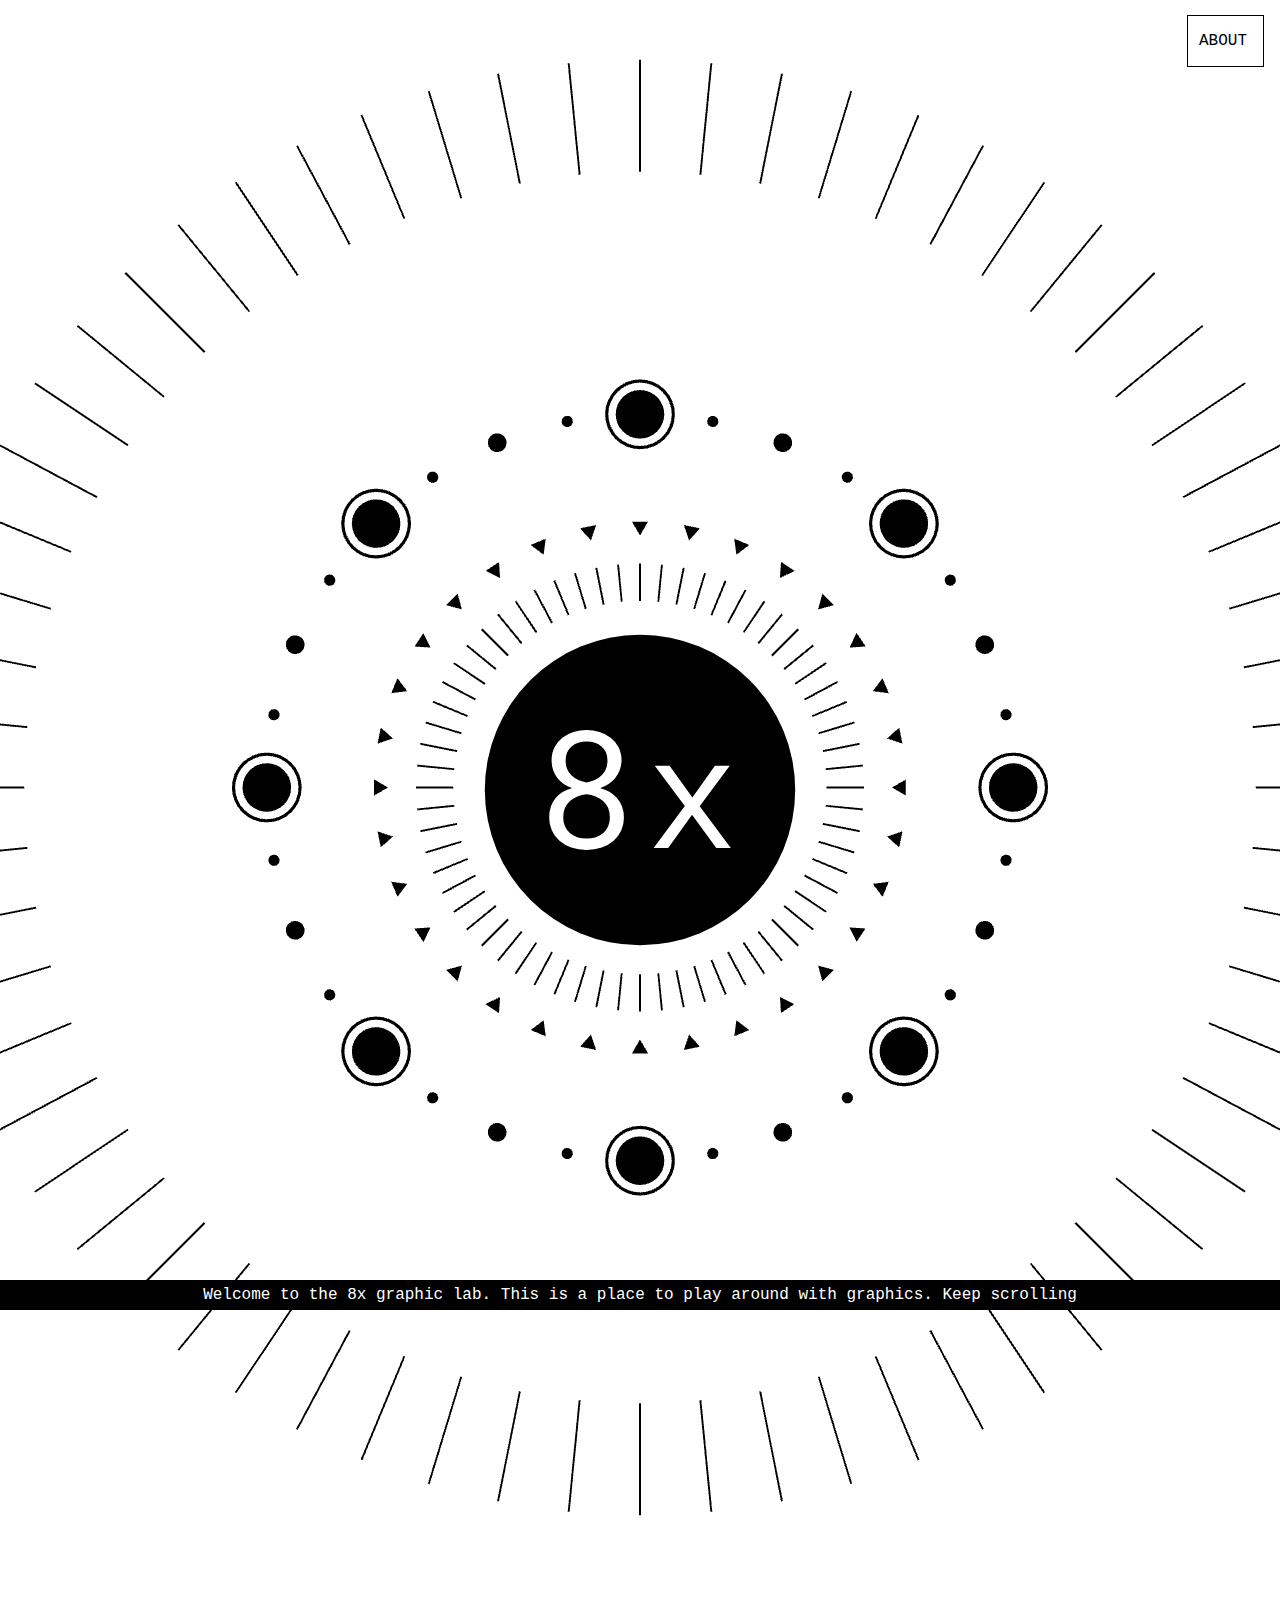
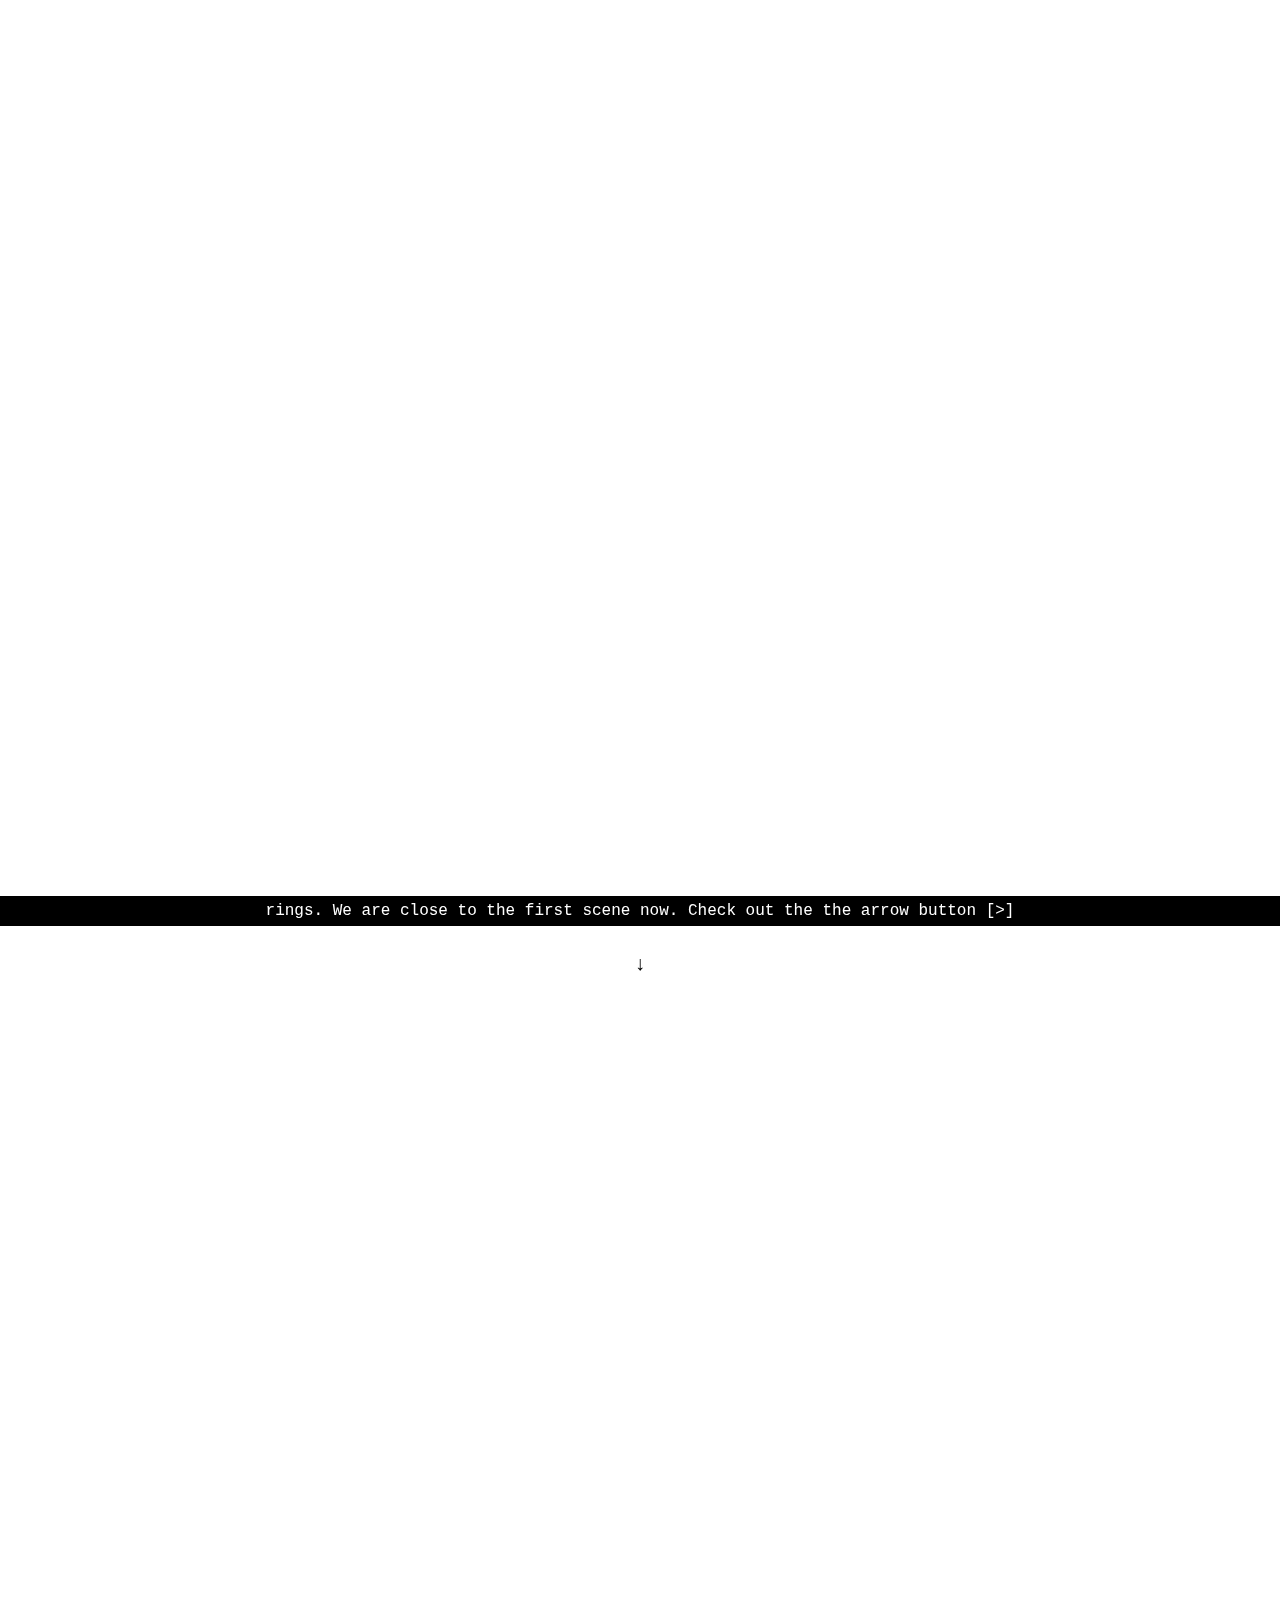
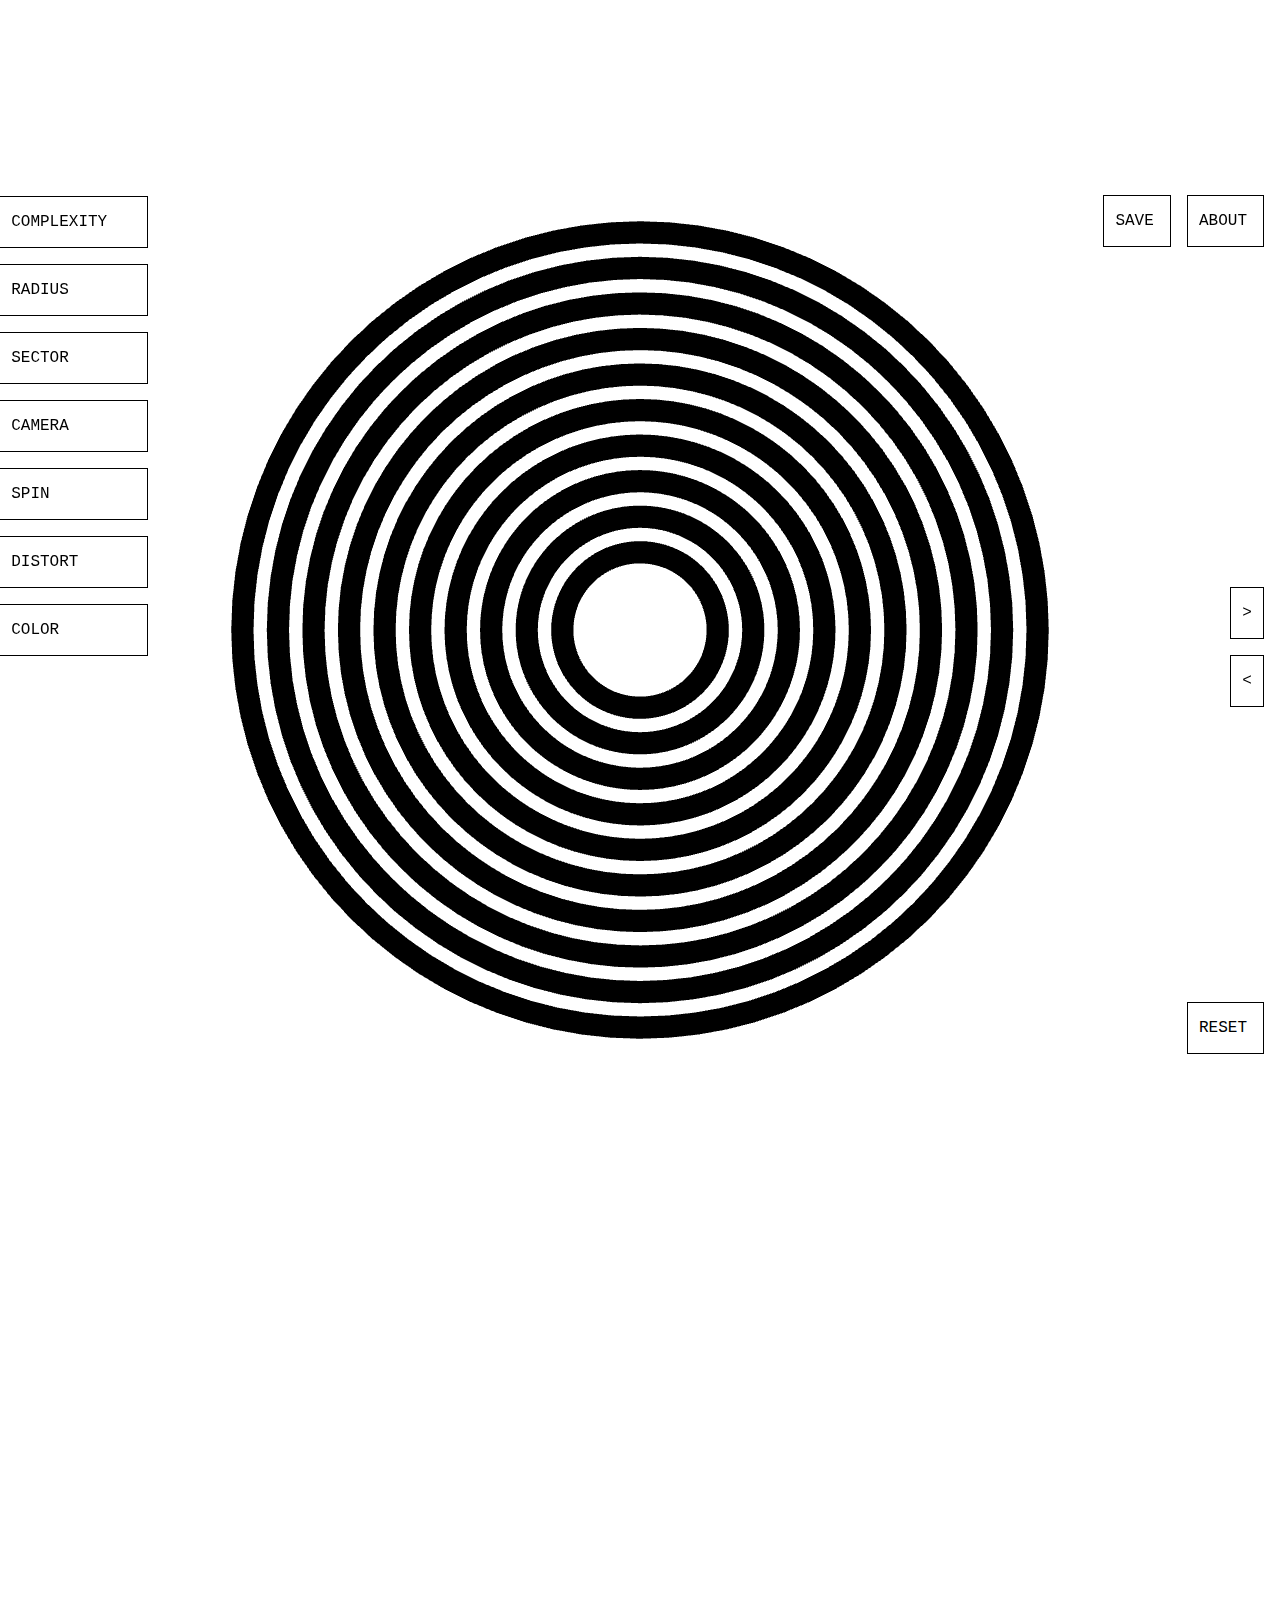
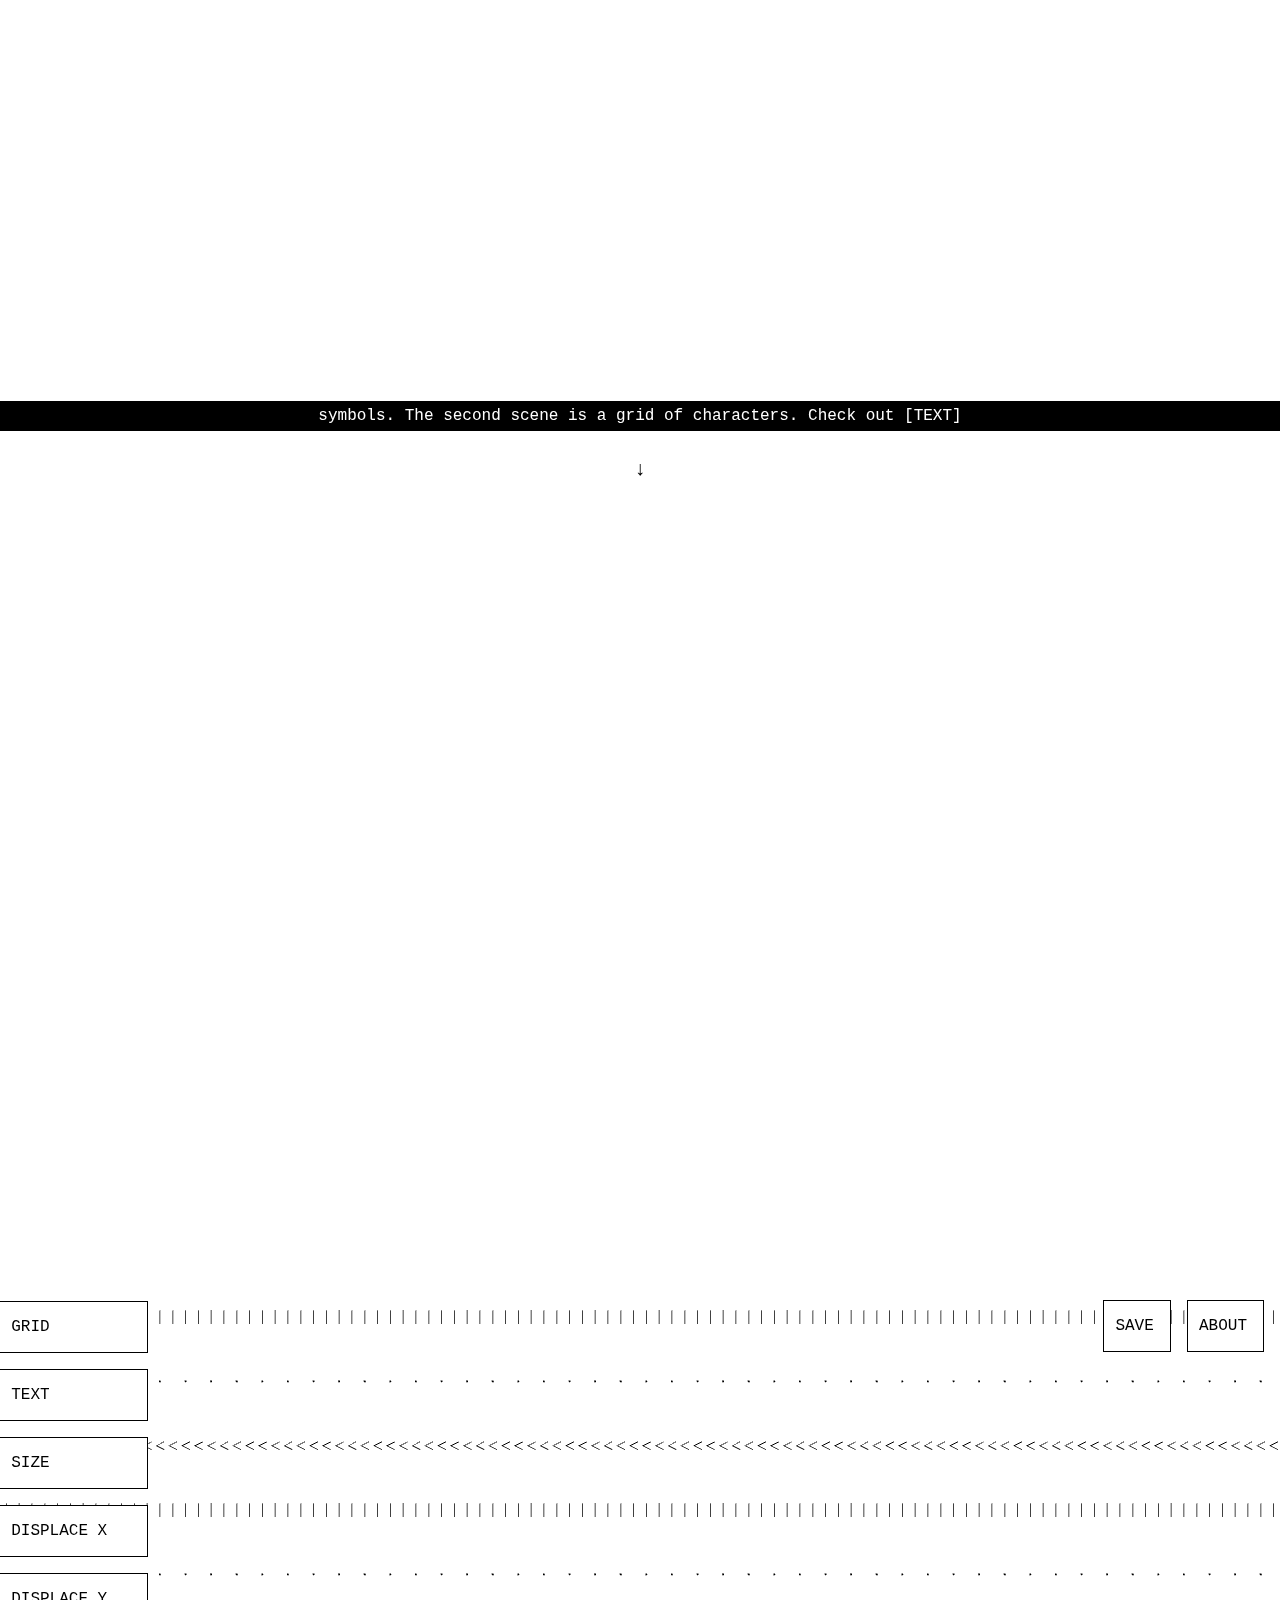
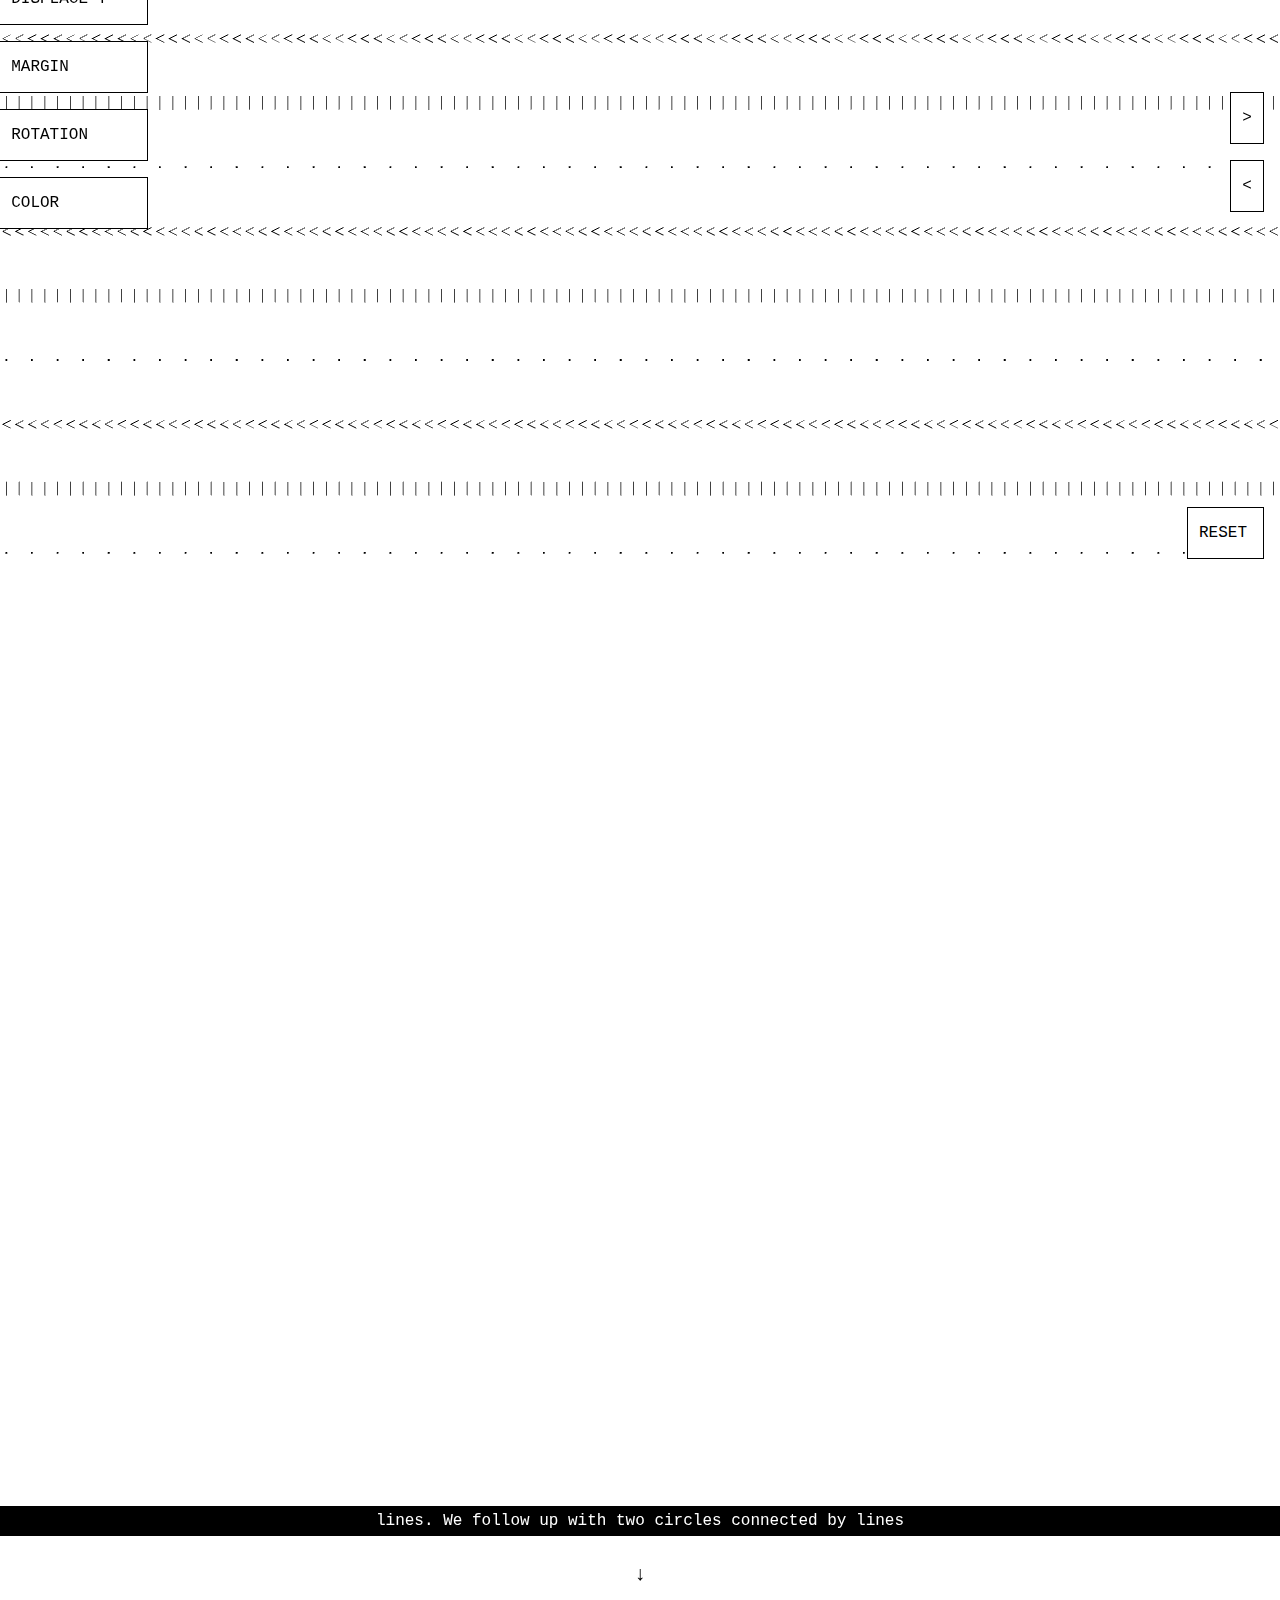
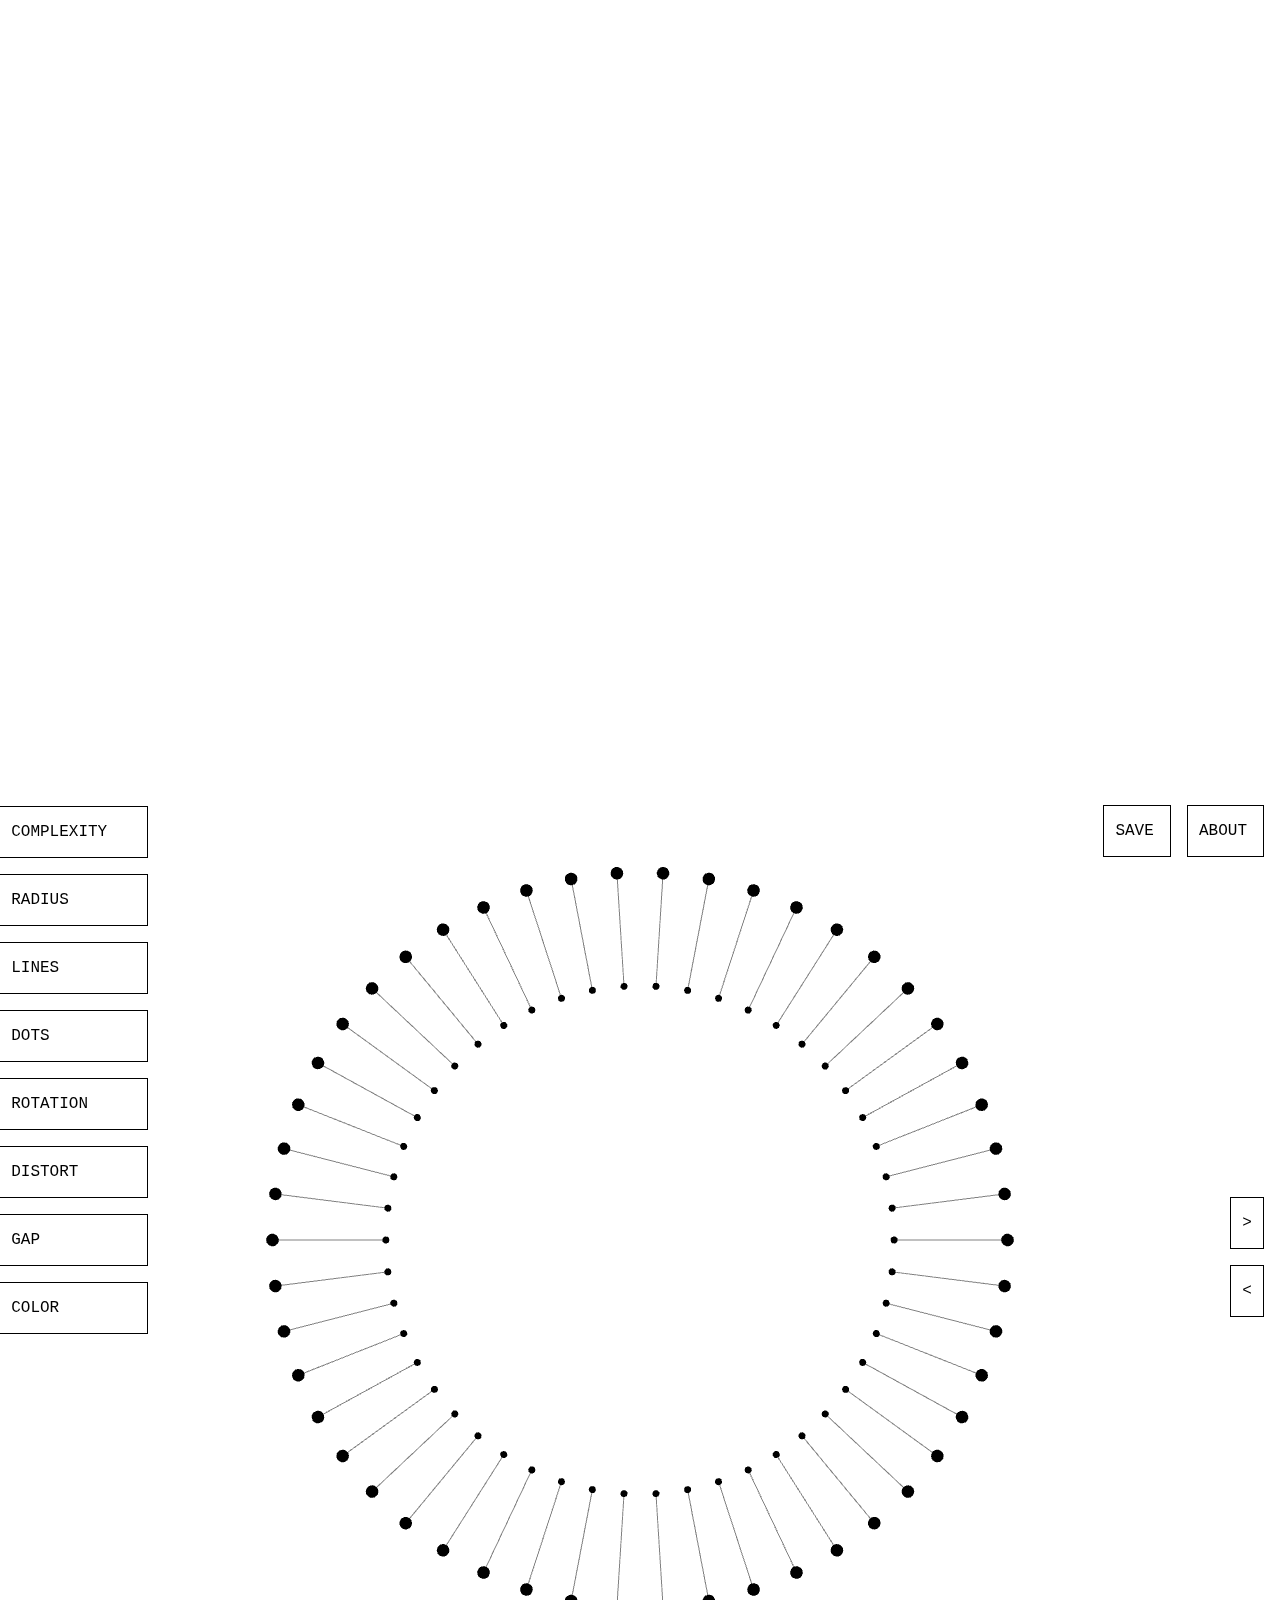
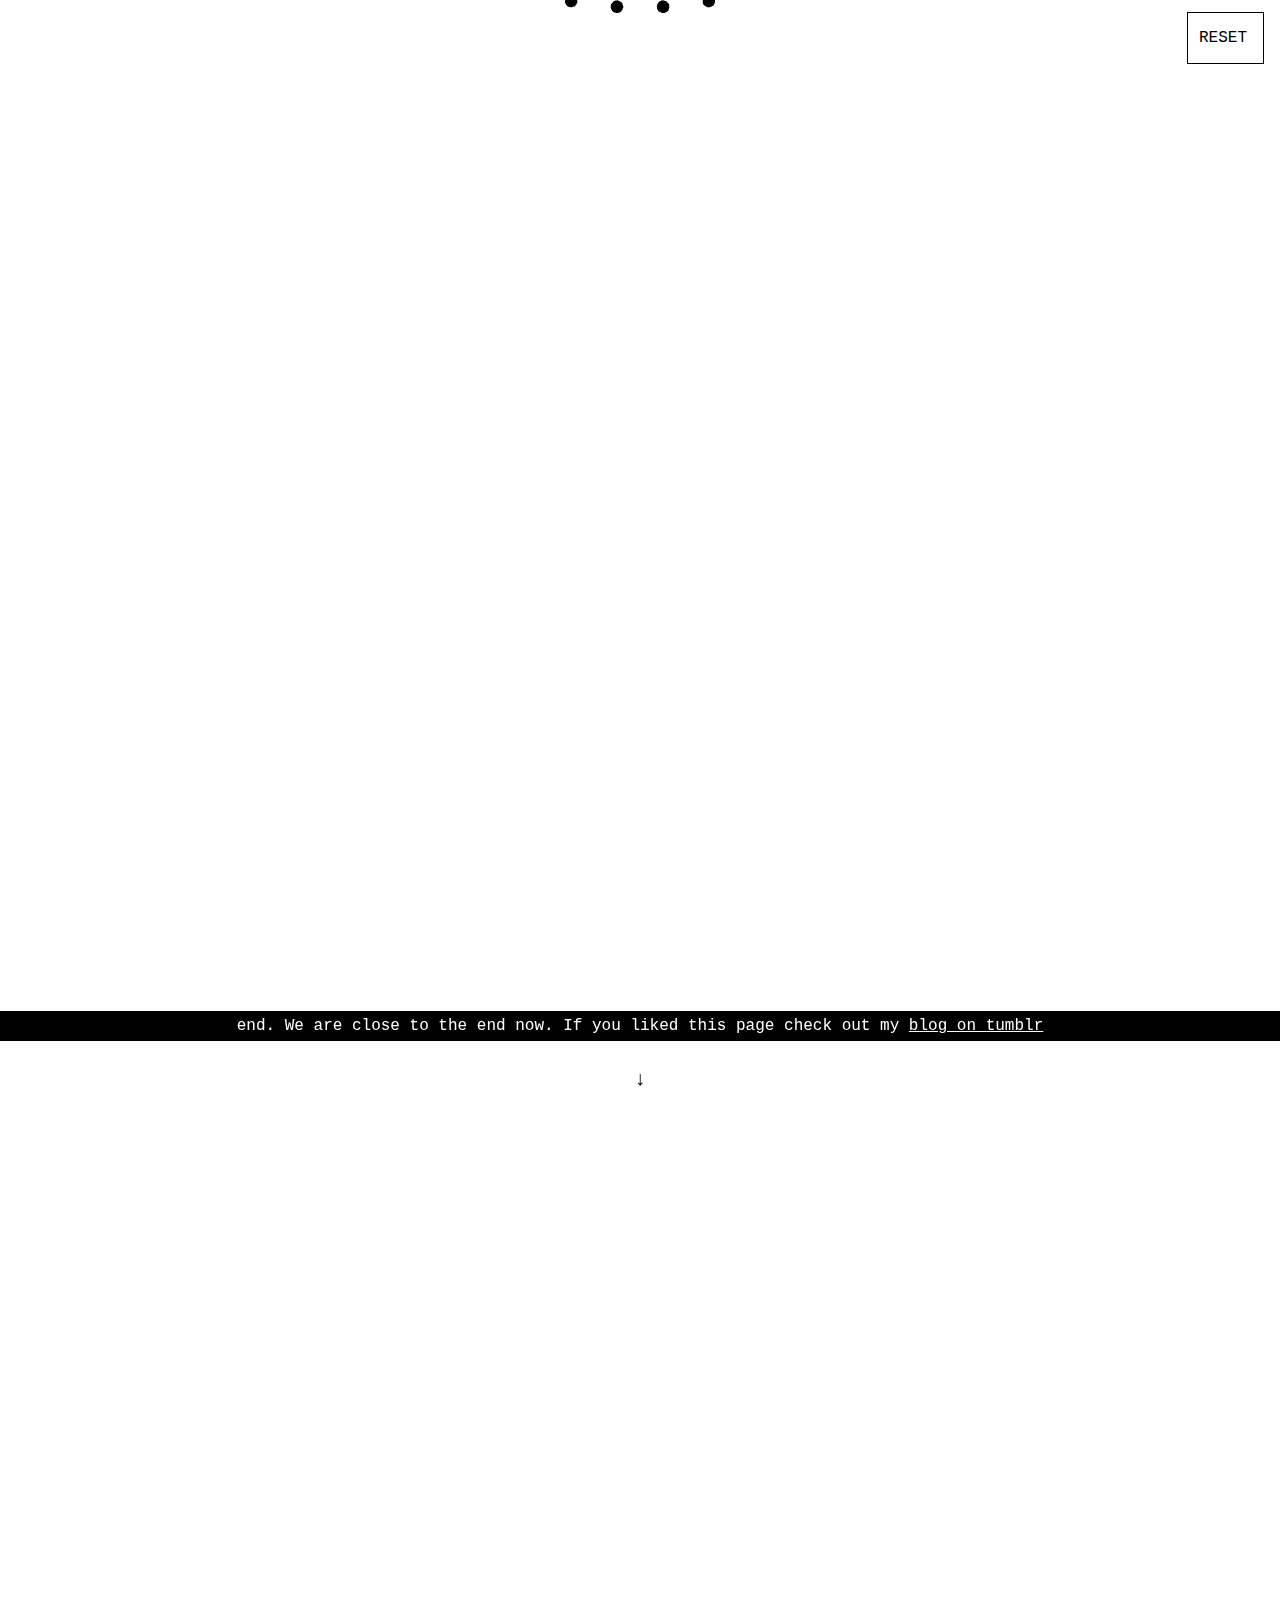
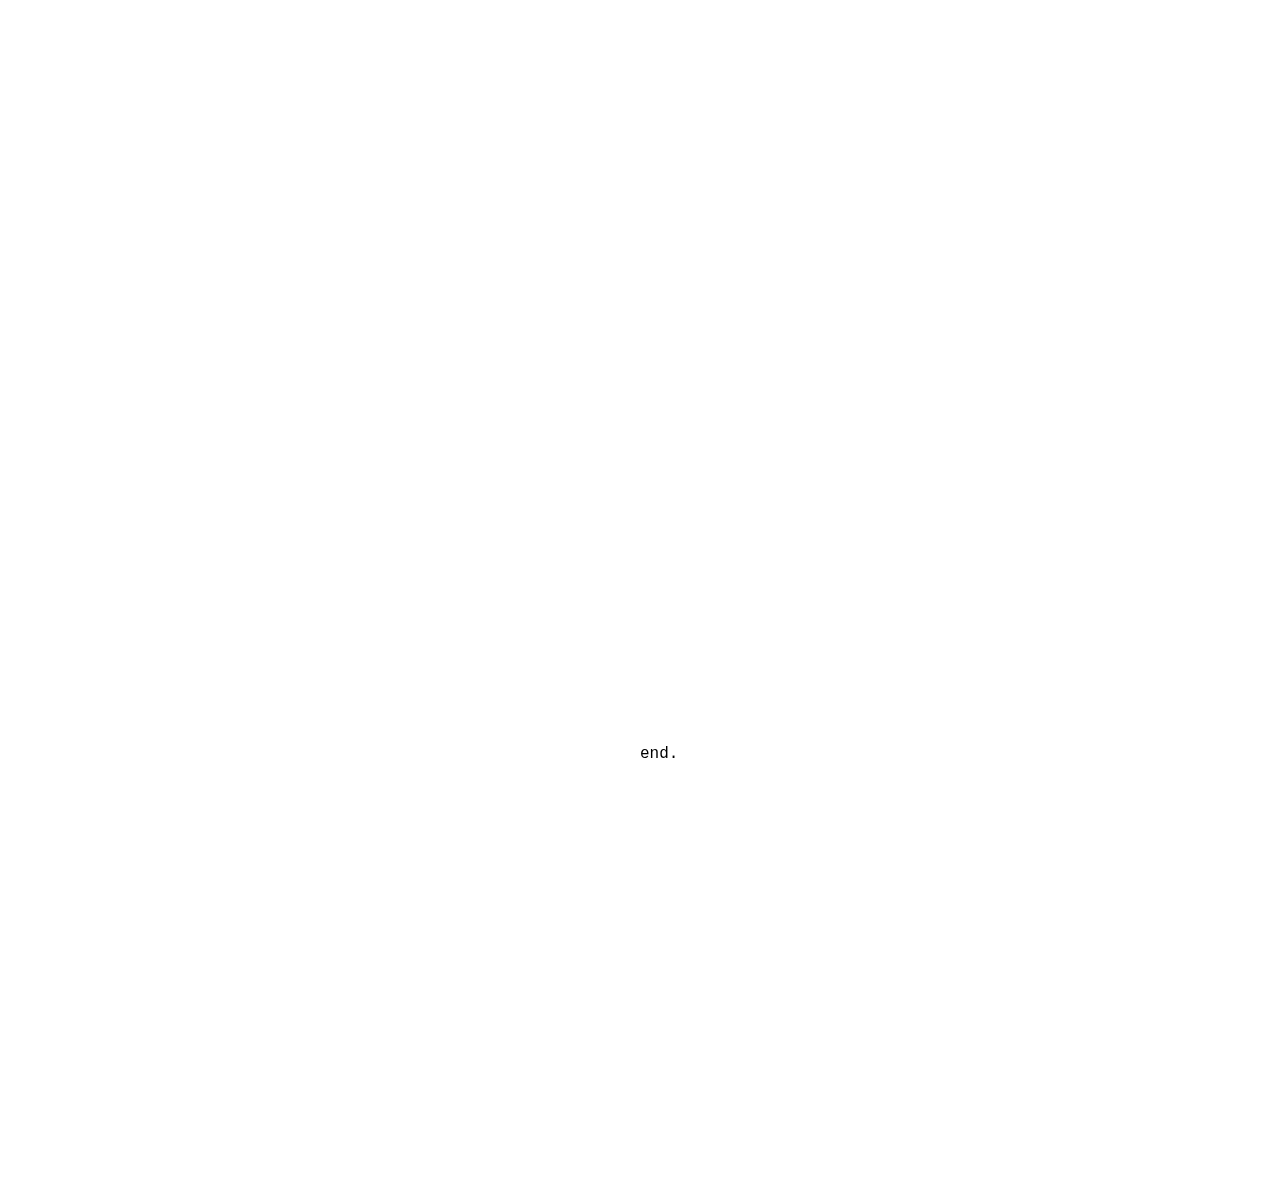
==== lab/index.html @ dcb1e75e "Upload" ====
<!DOCTYPE html>
<html>
<head lang="de">
    <meta charset="utf-8" />
    <link rel="stylesheet" href="index.css" />
    <script src="index.js"></script>
</head>
<body>
    <div id="root">
        <!-- make sure we always have a scrollbar -->
    </div>
</body>
</html>
---- lab/index.css ----
@font-face {
    font-family: SourceCodePro;
    src: url('fonts/SourceCodeVariable-Roman.oft'); 
     font-weight: regular; 
         /*url('fonts/SourceCodeVariable-Roman.ttf') format('truetype');*/
}

@font-face {
    font-family: SourceCodePro;
    src: url(fonts/SourceCodeVariable-Italic.ttf);
    font-style: italic;
}


body {
    background-color: white;
    margin: 0px;
    font-family: 'SourceCodePro', 'Consolas', monospace;

    overflow-y: scroll; /* Make sure to have the scrollbar at the first load. Otherwise the viewport has the first width on first rendering */
}

#root {
    height: 200%;
}

p {
    line-height: 190%;
}

a {
    color: black;
}

a:visited {
    color: black;
}

#controls {
    position: absolute;    
}

body > .errorify {
  color: red;
  font-family: 'SourceCodePro', 'Consolas', monospace;
  padding: 5px 10px;
  word-wrap: break-word; 
}

td {
    padding-right: 1em;
    padding-bottom: 2em;
}



#intro-8x-logo {
    position: absolute;
    width: 100%;
    height: 100%;
    background: url(grafics/8x-logo-var5.svg);
    background-size: auto 20%;
    background-repeat: no-repeat;
    background-position: center;
    left: 0%;
    top: 0%;

}

#intro-8x-subtitle {
    text-align: center;
    position: absolute;
    top: 80%;
    width: 100%;
    background-color: black;
    color: white;
}

.textline {
    width: 100%;
    background-color: black;
    color: white;
}

.textline a {
    color:white;
}

.textline a:visited {
    color: white;
}

.scene {
    position: relative;
    width: 100%;
    /*height: 100%;*/
    /*overflow: hidden;*/
}

.scene-announcement {
    position: relative;
    text-align: center;
}
.scene-announcement-content {
   position: absolute;
   width: 100%;
   left: 0%;
   top: 50%;
}

.scene-announcement-arrow {
    font-size: 125%;
}

.stage-bottom-right {
    position: absolute;
    right: 1em;
    bottom: 3em;
}

.stage-top-right {
    position: absolute;
    right: 1em;
    top: 1em;
}

.about-button {
    margin-left: 1em;
}

.about-content {
    content: "";
    display: table;
    clear: both;
}

.about-logo {
}

.about-side {
    position: absolute;
    margin-left: 1em;
}

.about-main {
    margin-left: 7em;
}

.loading {
    text-align: center;
    position: relative;
}
.loading-message {
    top: 50%;
    position: absolute;
}


.exposer-group {
    overflow: visible;
}



.btn {
    text-decoration: none;
    text-transform: uppercase;
    color: black;
    padding: 1em 1em 1em 0.7em;
    background-color: white;
    border: 1px solid black;
}

.btn:hover {
    background-color: black;
    color: white;
}

.btn.exposer-group-label {
    margin-bottom: 1em;
    display: block;
    width: 120px;
    border-left: none;
}
.exposer-group-label:hover,
.exposer-group-label.active {
    background-color: black;
    color: white;
}
    

.exposer-field {
    margin: 0em 1em 1em 0em;
    display: inline-block;
    background-color: white;
    padding: 1em 0em 0em 1em;
    border: 1px solid black;
}
.exposer-field label {
    text-transform: uppercase;
    display: inline-block;
    vertical-align: top;
    margin-right: 1em;
    margin-bottom: 1em;
}
.exposer-field input.numberInput {
    width: 200px;
    margin-left: 1em;
    margin-right: 1em;
}

.exposer-field input.stringInput {
    width: 200px;
    position: relative;
}

.exposer-field textarea {
    resize: none;
    margin-bottom: 1em;
    margin-right: 1em;
    margin-left: 0.5em;
    font-family: 'Lucida Sans';
    border: 1px solid black;
}

.text-with-table {
    display: inline-block;
}

.sign-table {
    display: inline-block; 
    vertical-align: top;
    font-family: 'Lucida Sans';
    width: 14.4em;
    margin-right: 1em;
    margin-bottom: 1em;
    line-height: 1.5;
}

.sign-table-btn {
    display: inline-block; 
    vertical-align: top;
    text-decoration: none;
    padding: 0.2em 0.5em 0.2em 0.5em;
    color: black;
}

.sign-table-btn:hover {
    background-color: black;
    color: white;
}
.exposer-fields {
    position: absolute;
    top: 0px;
    left: 160px;
    right: 180px;
}

.scene-controls {
    /*height: 100%;*/
    width: 100%;
    display: table;
    overflow: visible;
    position: absolute;
    padding: 0 0;
    top: 1em;
    z-index: 100;
    /*
    display: flex;
    align-items: center;
    justify-content: center;
    */
}

.popup-background {
    position: fixed;
    top: 0;
    left: 0;
    width: 100%;
    height: 100%;
    z-index: 100;
}
.popup {
    position: fixed;
    top: 50%;
    left: 50%;
    z-index: 101;
    transform: translate(-50%, -50%); 
    background-color: white;
    border: 1px solid black;
    width: 37em;
}

.popup-controls {
    position: absolute;
    right: 0px;
}
.popup-title {
    float:left;
    margin: 0.7em;
}
.popup-content {
    margin: 3.5em 1.0em 2.5em 1em;
}

.popup-control {
    text-decoration: none;
    text-transform: uppercase;
    color: black;
    background-color: none;
    padding: 0.5em;
    display: block;
}

.popup-control:hover {
    background-color: black;
    color: white;
}

.preset-picker {
    position: absolute;
    right: 1em;
    top: 45%;
    z-index: 100;
}
.preset-picker-arrow {
    display: block;
    margin-bottom: 1em;
    padding: 1em 0.7em;
}

.reset-button {
}


.end {
    position: relative;
    text-align: center;
    height: 100%;
}

.end-message {
    top: 50%;
    position: absolute;
}
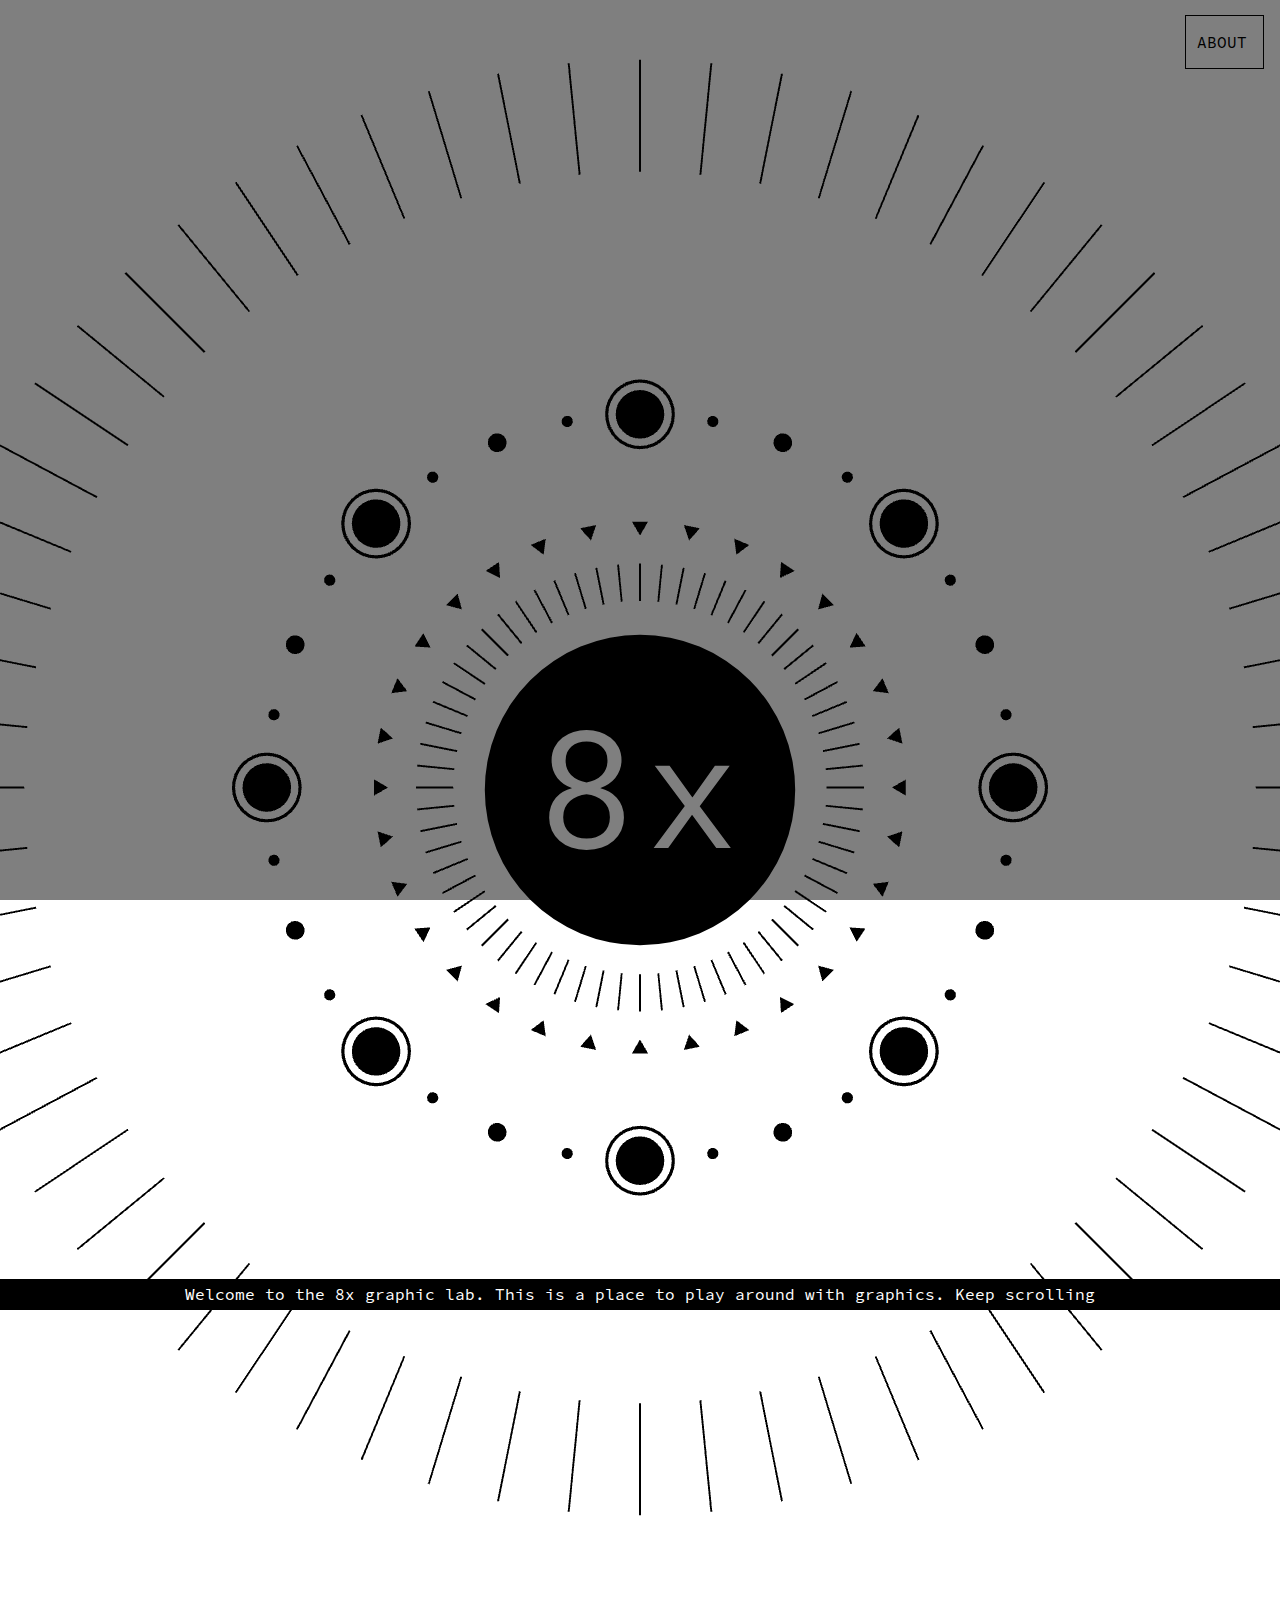
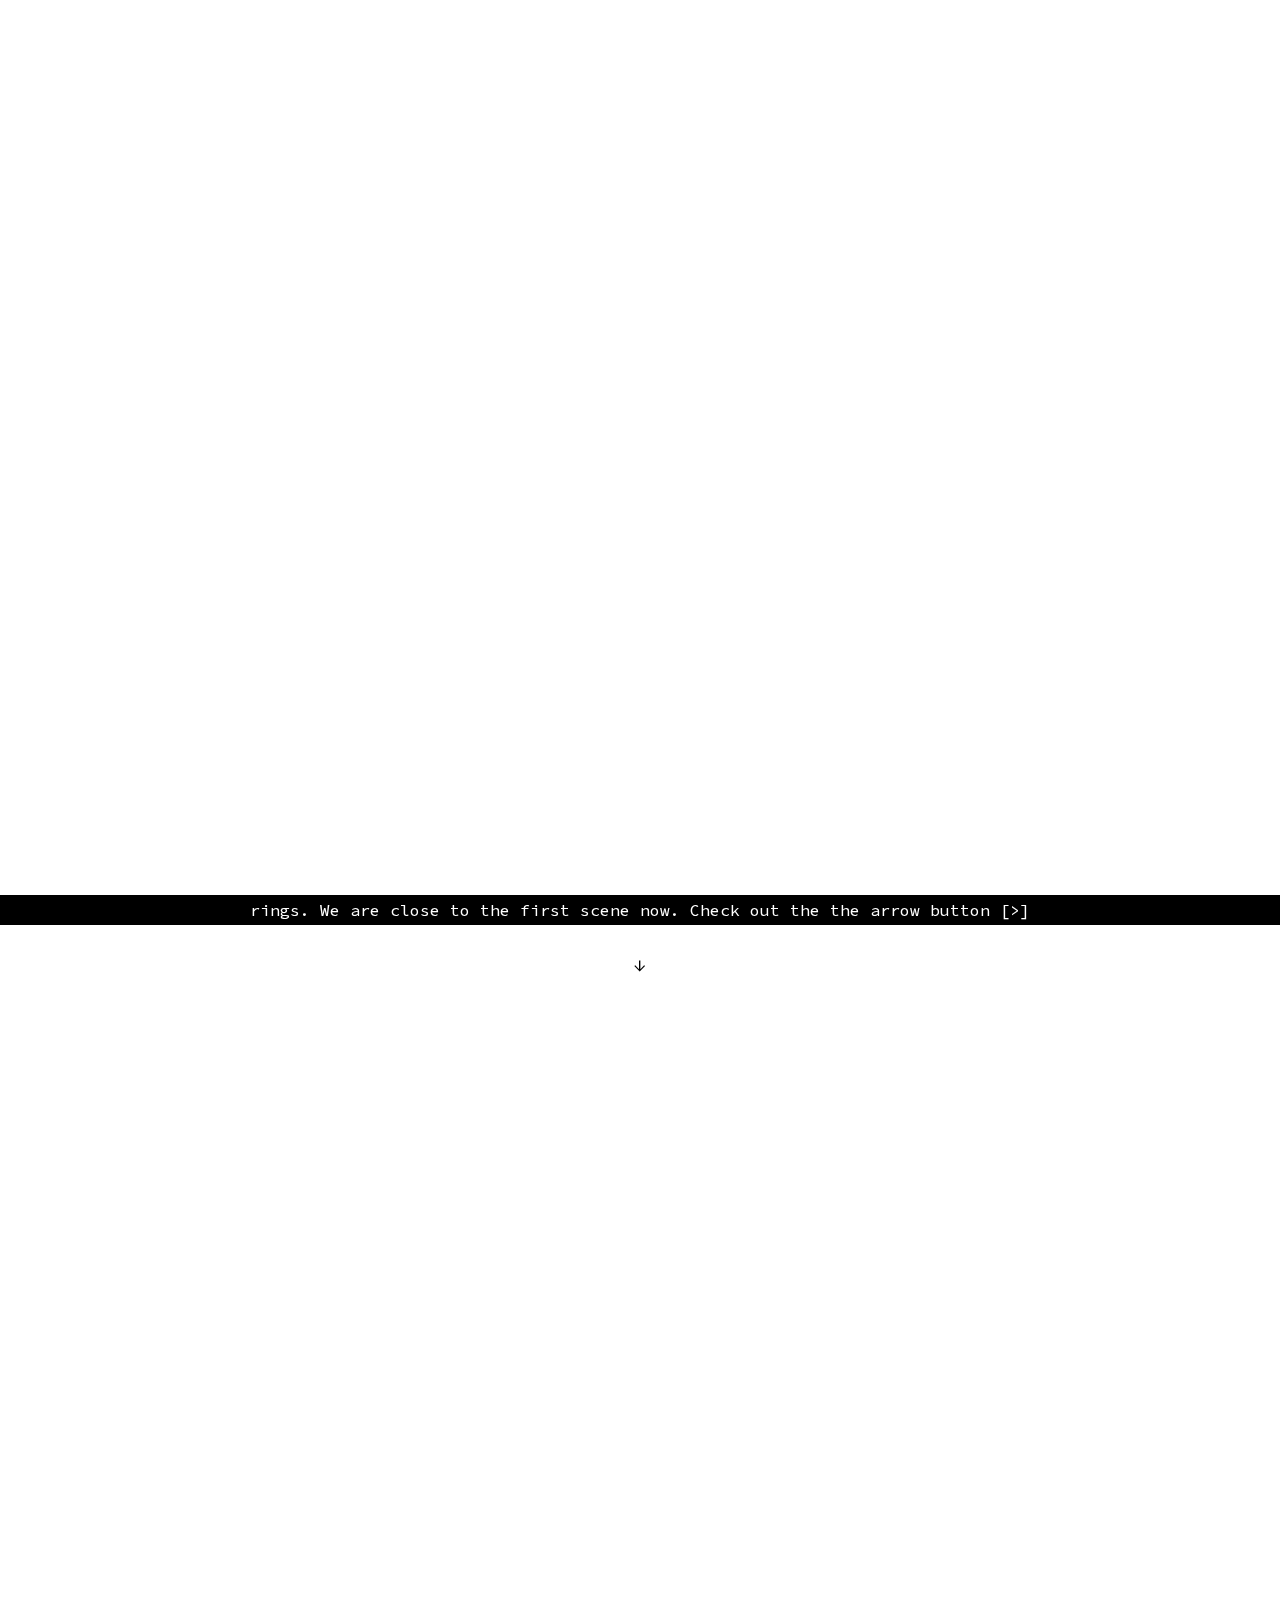
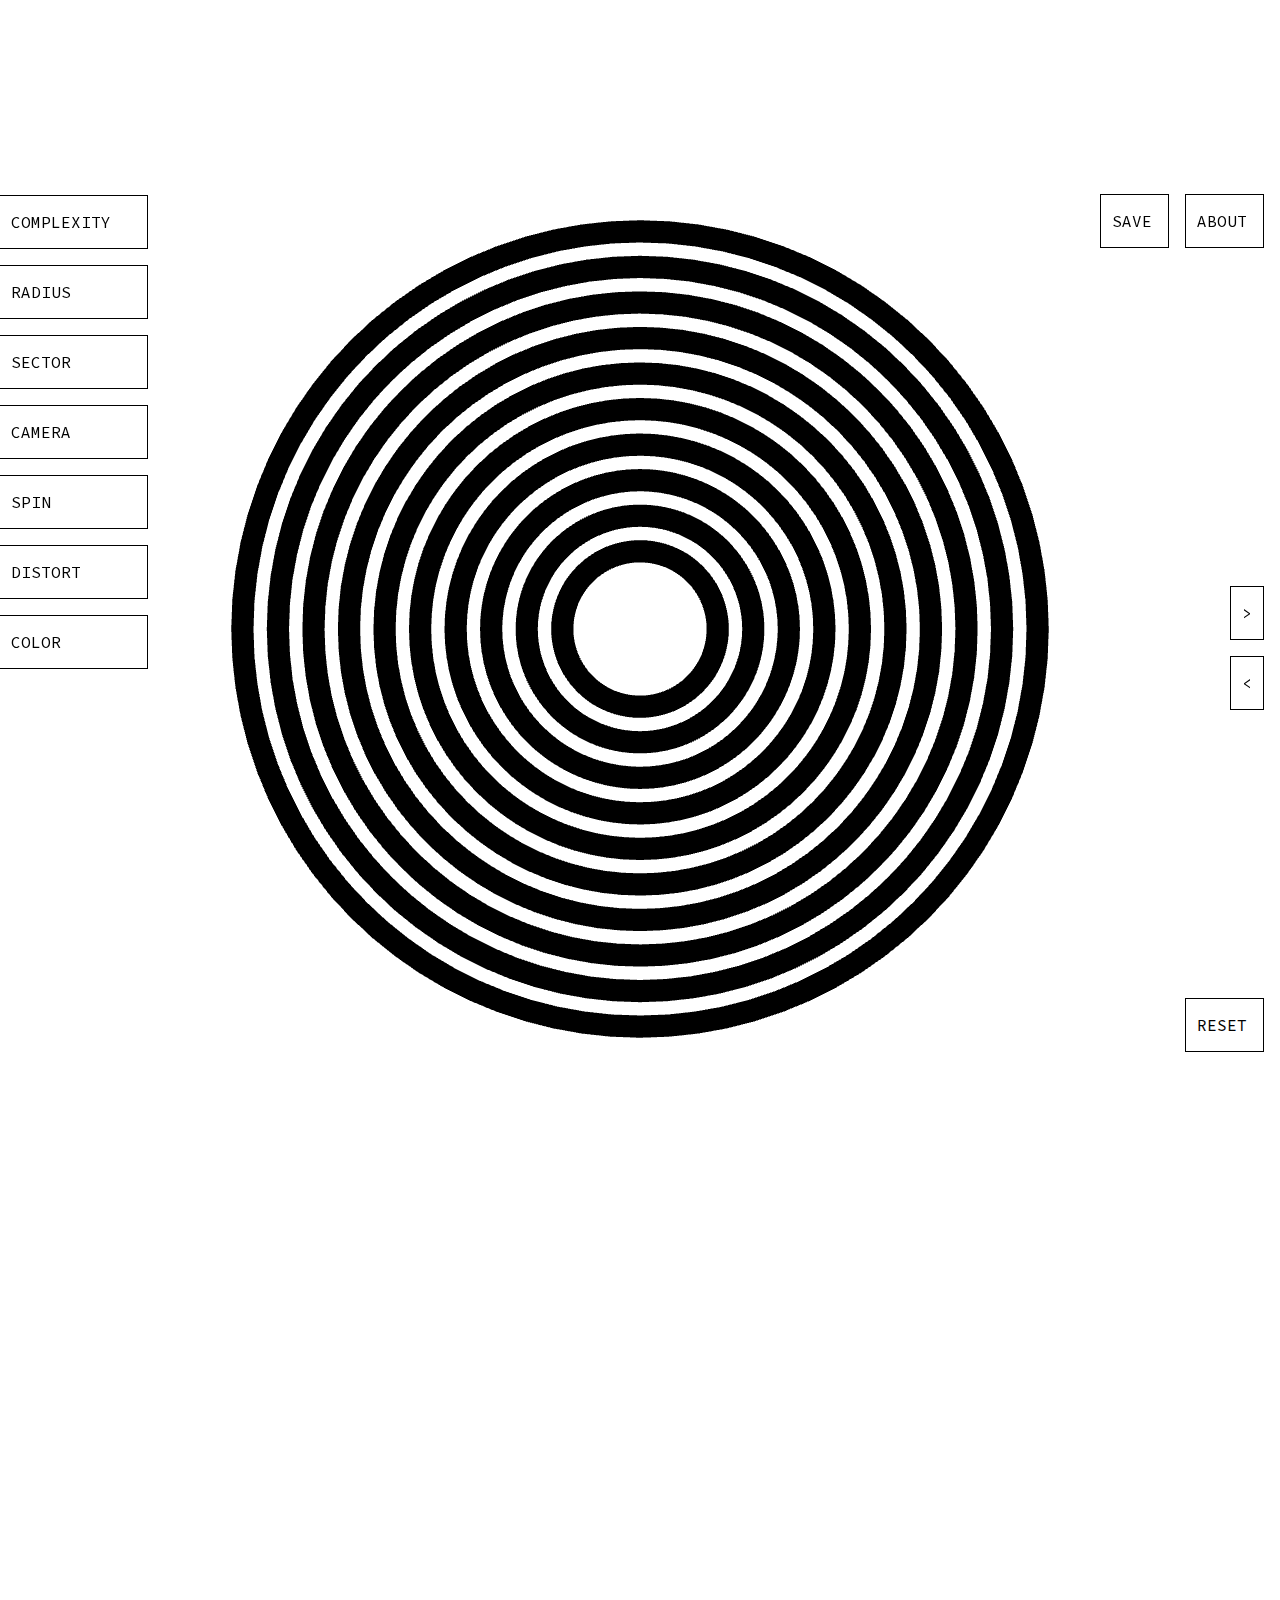
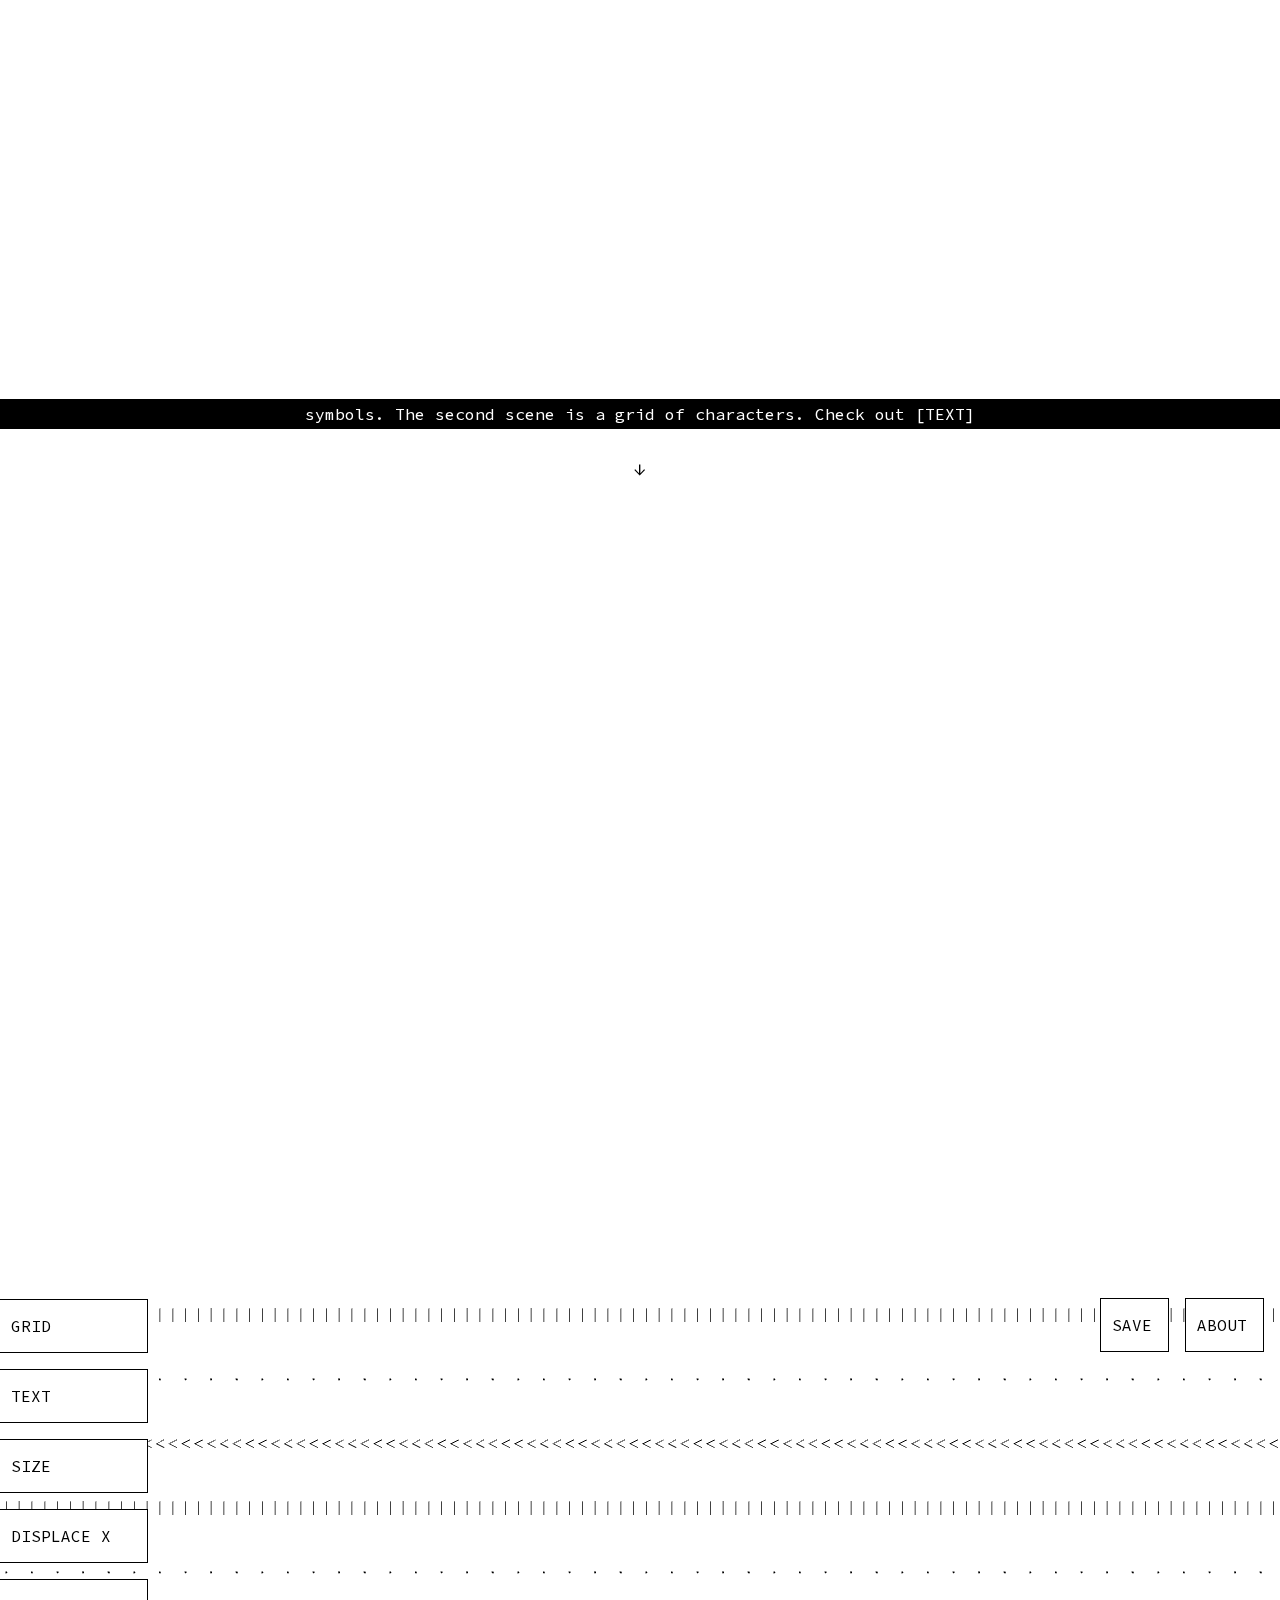
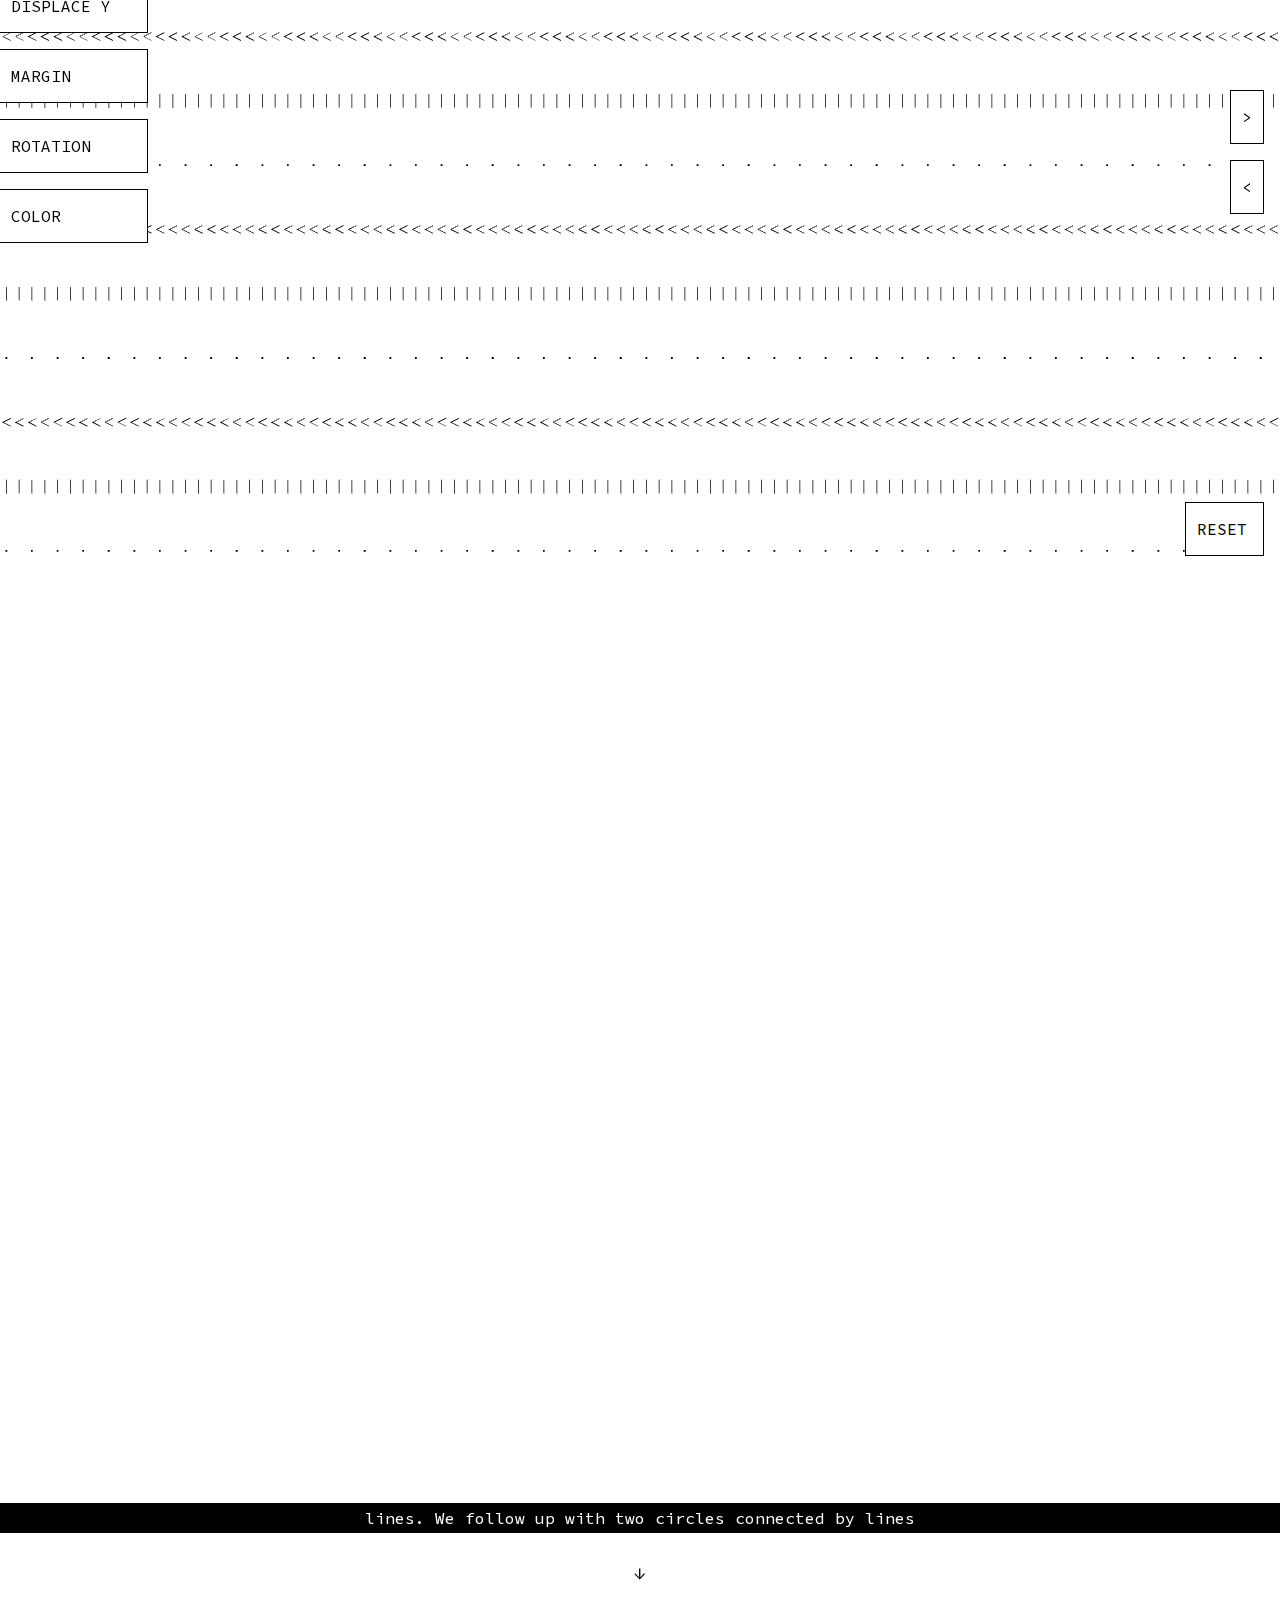
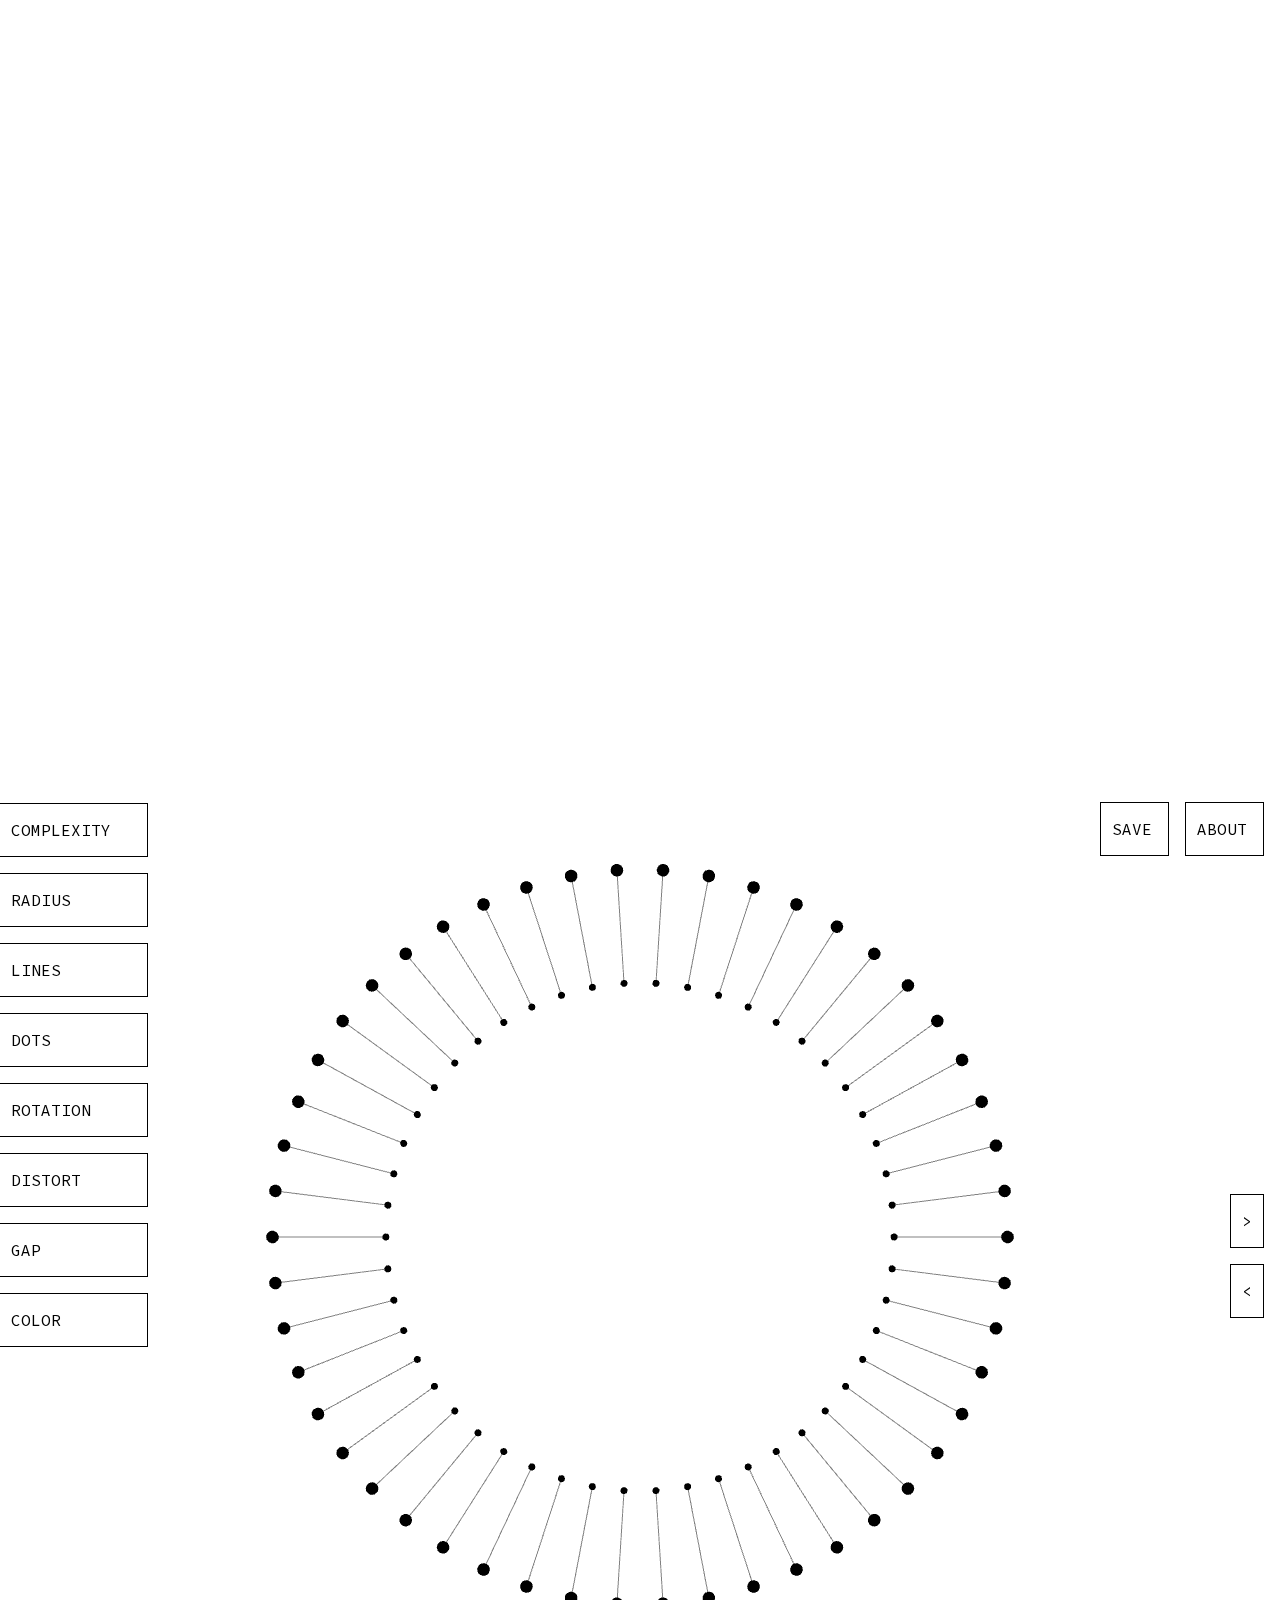
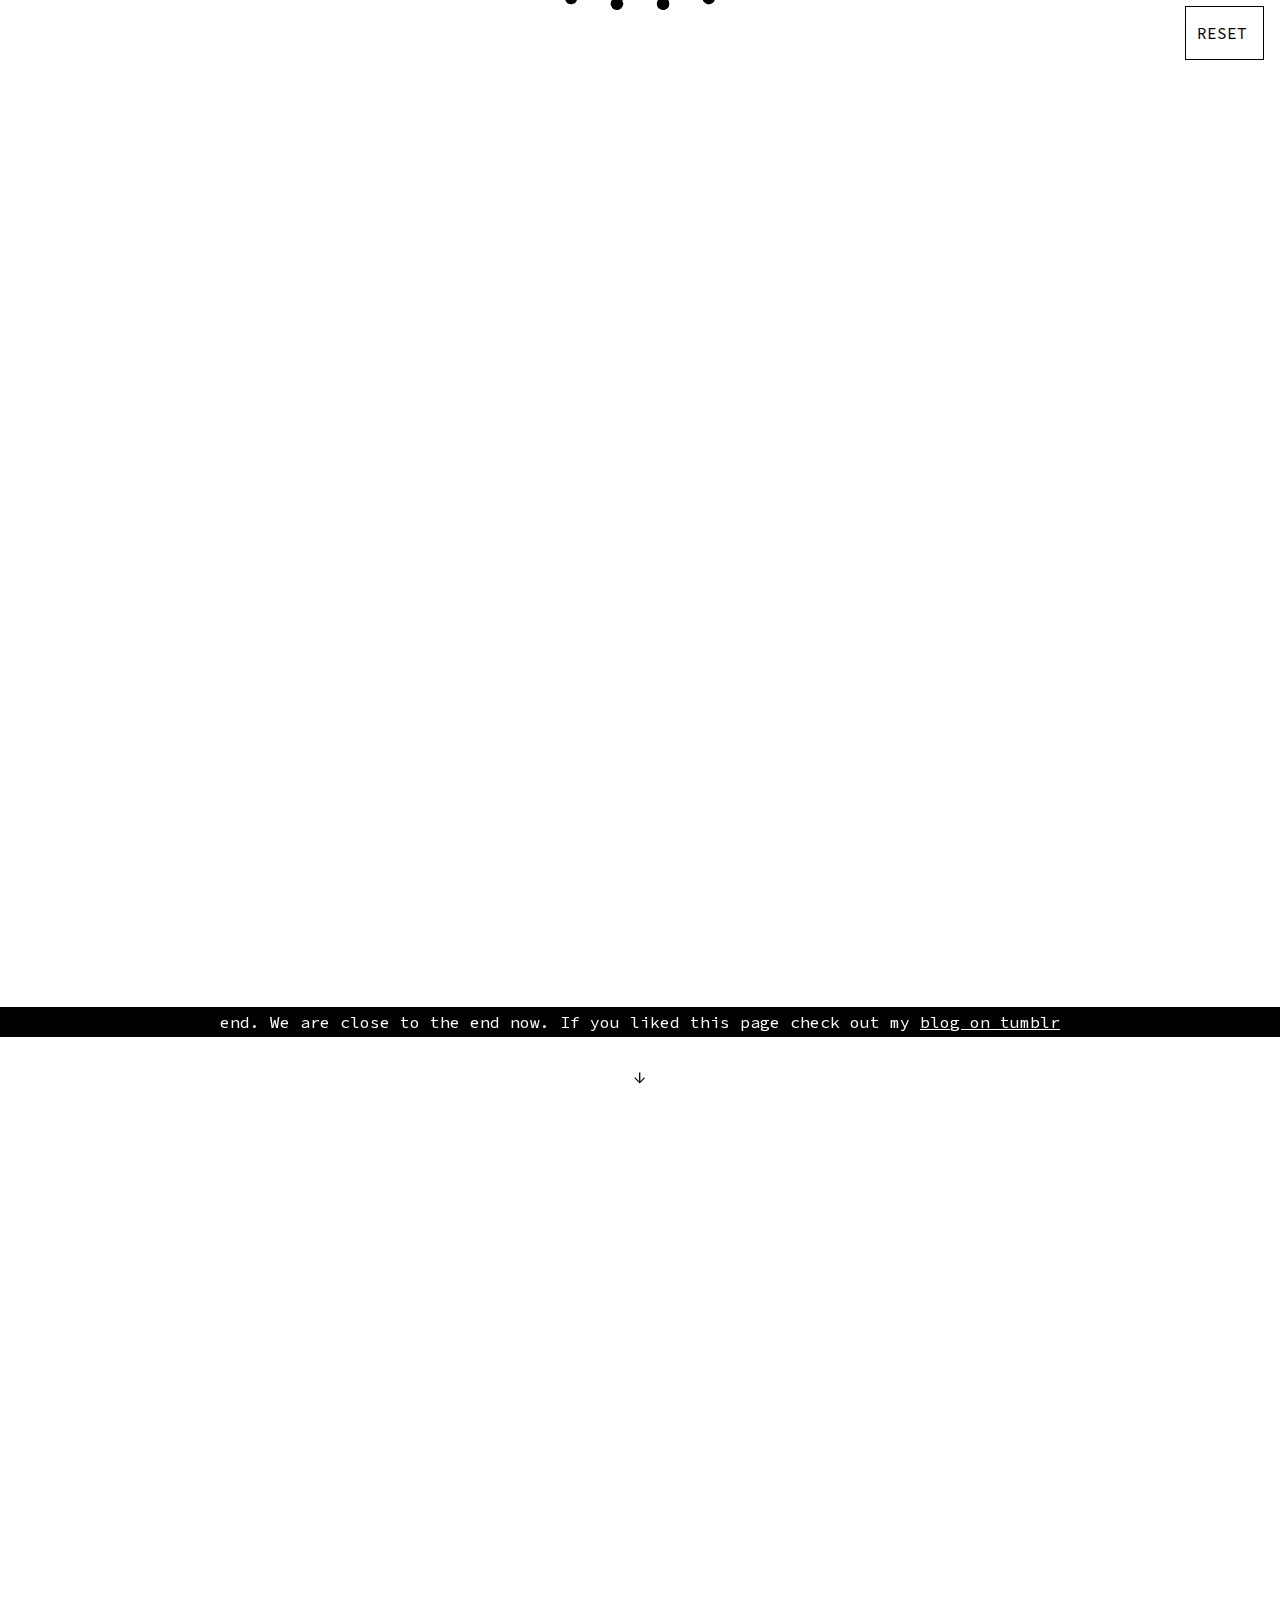
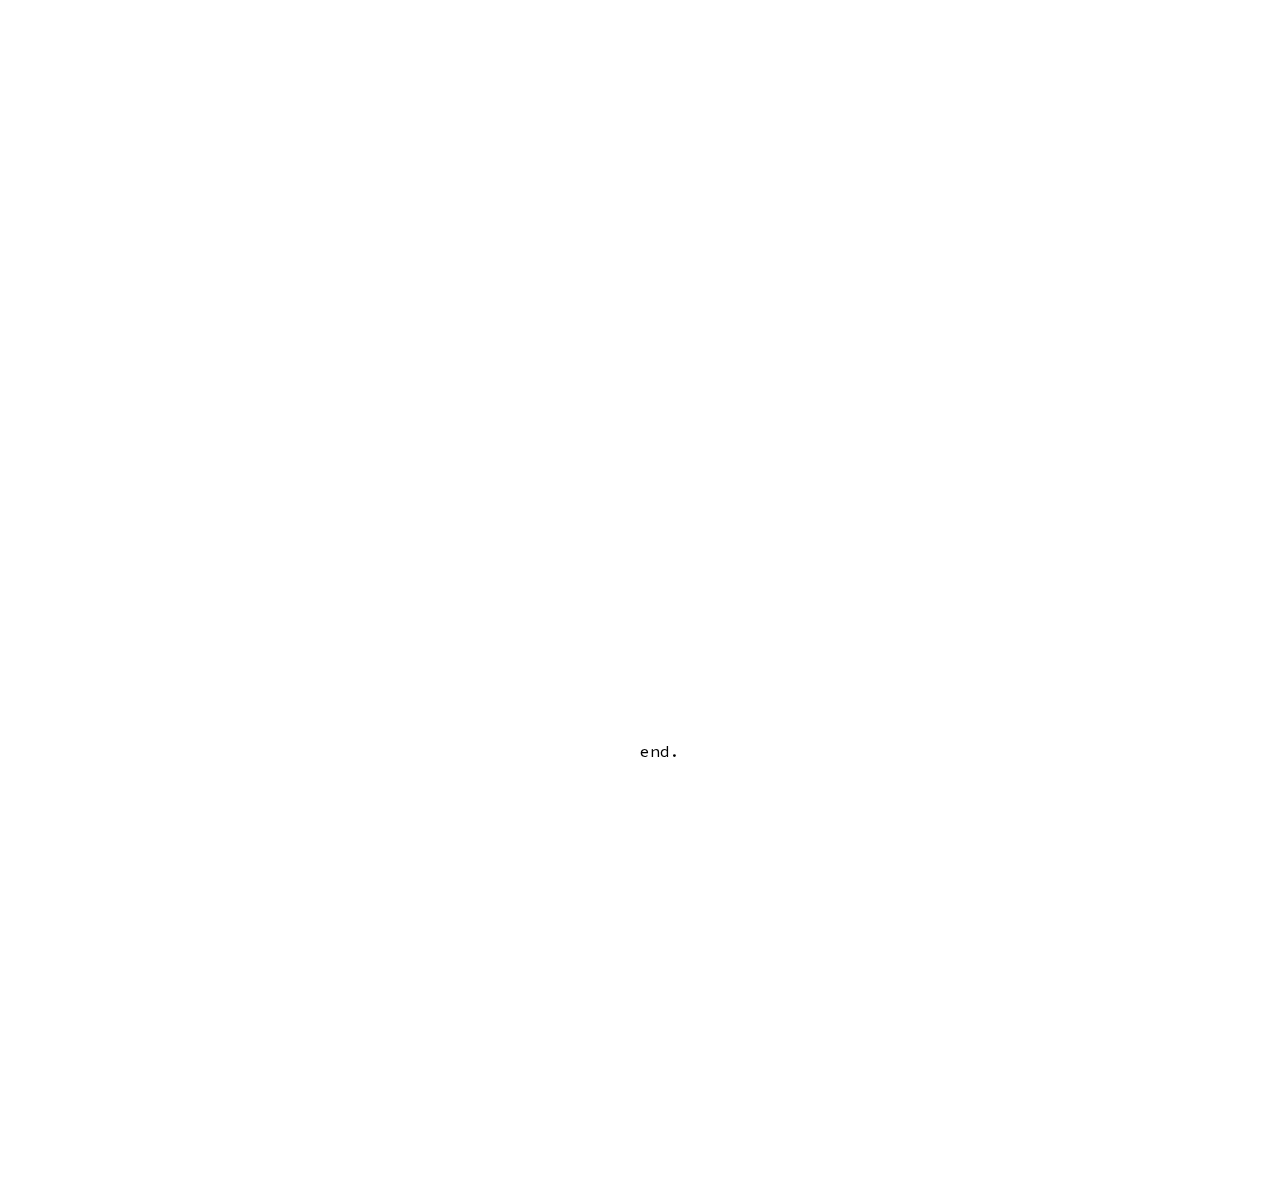
==== commit f4f04cb4: "Upload" ====
--- a/lab/index.html
+++ b/lab/index.html
@@ -1,7 +1,15 @@
 <!DOCTYPE html>
 <html>
 <head lang="de">
+    <title>8x graphic lab</title>
     <meta charset="utf-8" />
+    <meta name="description" content="The 8x graphic lab is place to play around with graphics">
+    <meta name="keywords" content="generative art,graphics,programming,computer art,design,creative coding,art">
+    <meta name="author" content="Thomas Huber">
+    <link rel="shortcut icon" href="/favicon.ico">
+    <link rel="icon" type="image/png" href="/favicon.png" sizes="32x32">
+    <link rel="icon" type="image/png" href="/favicon96.png" sizes="96x96">
+    <link rel="apple-touch-icon" sizes="180x180" href="/apple-touch-icon.png">
     <link rel="stylesheet" href="index.css" />
     <script src="index.js"></script>
 </head>
--- a/lab/index.css
+++ b/lab/index.css
@@ -1,8 +1,10 @@
 @font-face {
     font-family: SourceCodePro;
-    src: url('fonts/SourceCodeVariable-Roman.oft'); 
-     font-weight: regular; 
-         /*url('fonts/SourceCodeVariable-Roman.ttf') format('truetype');*/
+    src: url("fonts/SourceCodeVariable-Roman.woff") format("woff"), 
+         url('fonts/SourceCodeVariable-Roman.otf') format("opentype"), 
+         url('fonts/SourceCodeVariable-Roman.ttf') format('truetype');
+    font-weight: regular; 
+         
 }
 
 @font-face {
@@ -22,6 +24,15 @@
 
 #root {
     height: 200%;
+}
+
+#invalid-overlay {
+    height: 100%;
+    z-index: 9000;
+    width: 100%;
+    position: fixed;
+    background: rgba(0, 0, 0, 0.5);
+    display: none;
 }
 
 p {
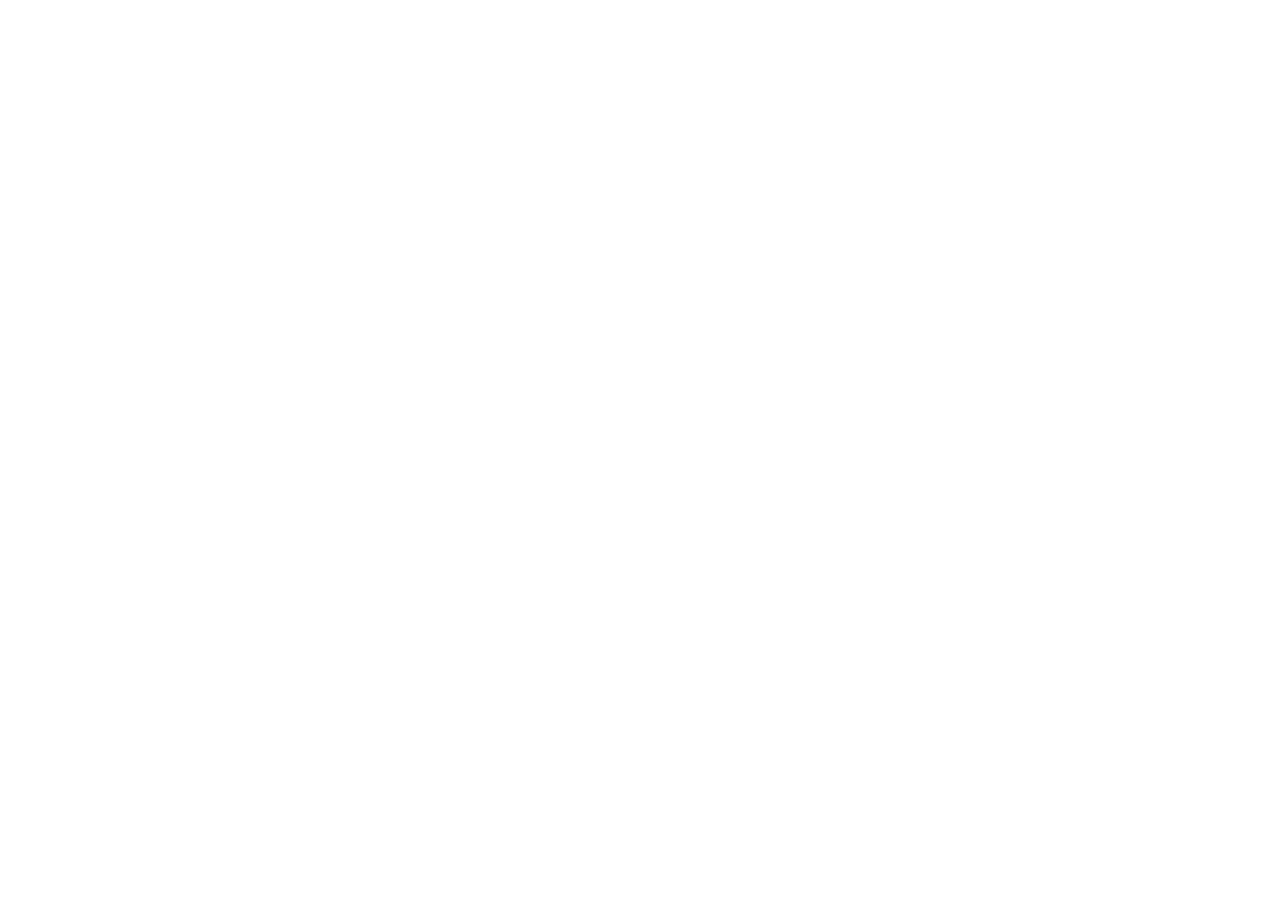
==== commit 47657dfc: "Upload" ====
--- a/lab/index.html
+++ b/lab/index.html
@@ -6,6 +6,7 @@
     <meta name="description" content="The 8x graphic lab is place to play around with graphics">
     <meta name="keywords" content="generative art,graphics,programming,computer art,design,creative coding,art">
     <meta name="author" content="Thomas Huber">
+    <meta name="viewport" content="width=device-width, user-scalable=no, minimum-scale=1.0, maximum-scale=1.0">
     <link rel="shortcut icon" href="/favicon.ico">
     <link rel="icon" type="image/png" href="/favicon.png" sizes="32x32">
     <link rel="icon" type="image/png" href="/favicon96.png" sizes="96x96">
--- a/lab/index.css
+++ b/lab/index.css
@@ -1,9 +1,18 @@
 @font-face {
     font-family: SourceCodePro;
-    src: url("fonts/SourceCodeVariable-Roman.woff") format("woff"), 
-         url('fonts/SourceCodeVariable-Roman.otf') format("opentype"), 
-         url('fonts/SourceCodeVariable-Roman.ttf') format('truetype');
-    font-weight: regular; 
+    src: url("fonts/SourceCodePro-Light.woff") format("woff"), 
+         url('fonts/SourceCodePro-Light.otf') format("opentype"), 
+         url('fonts/SourceCodePro-Light.ttf') format('truetype');
+    font-weight: 300; 
+         
+}
+
+@font-face {
+    font-family: SourceCodePro;
+    src: url("fonts/SourceCodePro-Regular.woff") format("woff"), 
+         url('fonts/SourceCodePro-Regular.otf') format("opentype"), 
+         url('fonts/SourceCodePro-Regular.ttf') format('truetype');
+    font-weight: normal; 
          
 }
 
@@ -18,6 +27,8 @@
     background-color: white;
     margin: 0px;
     font-family: 'SourceCodePro', 'Consolas', monospace;
+    font-weight: 300;
+    font-size: 0.9em;
 
     overflow-y: scroll; /* Make sure to have the scrollbar at the first load. Otherwise the viewport has the first width on first rendering */
 }
@@ -36,7 +47,7 @@
 }
 
 p {
-    line-height: 190%;
+    line-height: 120%;
 }
 
 a {
@@ -64,33 +75,11 @@
 }
 
 
-
-#intro-8x-logo {
-    position: absolute;
-    width: 100%;
-    height: 100%;
-    background: url(grafics/8x-logo-var5.svg);
-    background-size: auto 20%;
-    background-repeat: no-repeat;
-    background-position: center;
-    left: 0%;
-    top: 0%;
-
-}
-
-#intro-8x-subtitle {
-    text-align: center;
-    position: absolute;
-    top: 80%;
-    width: 100%;
-    background-color: black;
-    color: white;
-}
-
 .textline {
     width: 100%;
     background-color: black;
     color: white;
+    padding: 0.5em 0;
 }
 
 .textline a {
@@ -100,6 +89,21 @@
 .textline a:visited {
     color: white;
 }
+
+#greeding {
+    text-align: center;
+    padding-top: 8em;
+    padding-bottom: 10em;
+}
+
+#greeding-logo {
+    padding-bottom: 2em;
+}
+
+#guidance-start {
+    text-align: center;
+}
+
 
 .scene {
     position: relative;
@@ -119,9 +123,6 @@
    top: 50%;
 }
 
-.scene-announcement-arrow {
-    font-size: 125%;
-}
 
 .stage-bottom-right {
     position: absolute;
@@ -169,6 +170,7 @@
 
 .exposer-group {
     overflow: visible;
+    margin-left: 1em;
 }
 
 
@@ -190,8 +192,7 @@
 .btn.exposer-group-label {
     margin-bottom: 1em;
     display: block;
-    width: 120px;
-    border-left: none;
+    width: 9em;
 }
 .exposer-group-label:hover,
 .exposer-group-label.active {
@@ -214,10 +215,16 @@
     margin-right: 1em;
     margin-bottom: 1em;
 }
+
+input {
+    height: 1.7em;
+}
+
 .exposer-field input.numberInput {
     width: 200px;
     margin-left: 1em;
-    margin-right: 1em;
+    margin-right: 2em;
+    margin-top: -0.1em;
 }
 
 .exposer-field input.stringInput {
@@ -263,11 +270,11 @@
 .exposer-fields {
     position: absolute;
     top: 0px;
-    left: 160px;
+    left: 13em;
     right: 180px;
 }
 
-.scene-controls {
+.stage-top-left {
     /*height: 100%;*/
     width: 100%;
     display: table;
@@ -329,18 +336,66 @@
 }
 
 .preset-picker {
-    position: absolute;
-    right: 1em;
-    top: 45%;
     z-index: 100;
 }
-.preset-picker-arrow {
+
+.preset-picker-arrows {
     display: block;
+    margin-left: 1em;
     margin-bottom: 1em;
-    padding: 1em 0.7em;
+    position:relative;
+}
+
+.preset-picker-next {
+    text-decoration: none;
+    text-transform: uppercase;
+    color: black;
+    background-color: white;
+    padding: 1em 1em 1em 1em;
+    background-color: white;
+    border: 1px solid black;
+    display: inline-block;
+    width: 5.5em; 
+    box-sizing: border-box;
+    text-align: right;
+    border-left: 0;
+}
+
+.preset-picker-previous {
+    text-decoration: none;
+    text-transform: uppercase;
+    color: black;
+    background-color: white;
+    padding: 1em 1em 1em 1em;
+    background-color: white;
+    border: 1px solid black;
+    display: inline-block;
+    width: 5.5em;
+    box-sizing: border-box;
+    border-right: 0;
+
+}
+
+.preset-picker-next:hover, 
+.preset-picker-previous:hover {
+    background-color: black;
+    color: white;
+}
+
+
+.save-button {
+    margin-right: 1em;
+    box-sizing: content-box;
+    width: 3.0em;
+    display: inline-block;
+    text-align: center;
 }
 
 .reset-button {
+    box-sizing: content-box;
+    width: 3.0em;
+    display: inline-block;
+    text-align: center;
 }
 
 
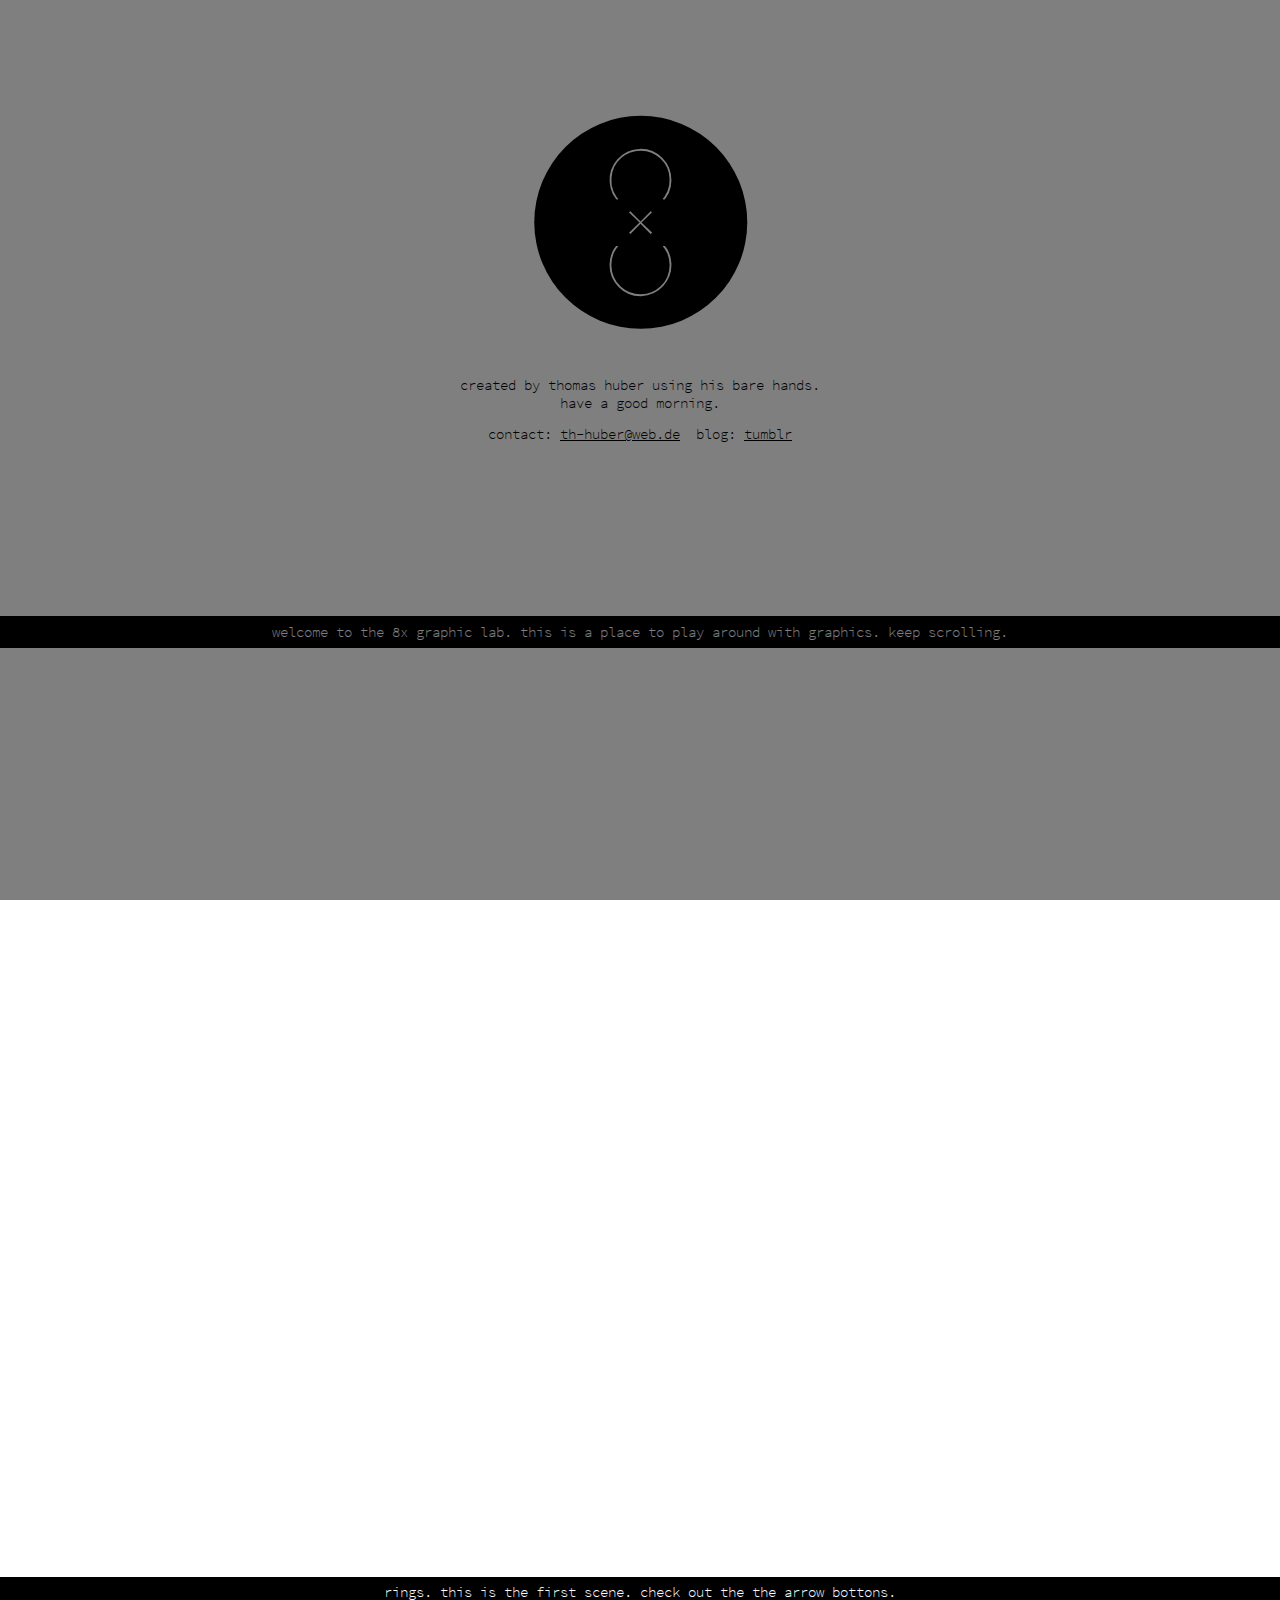
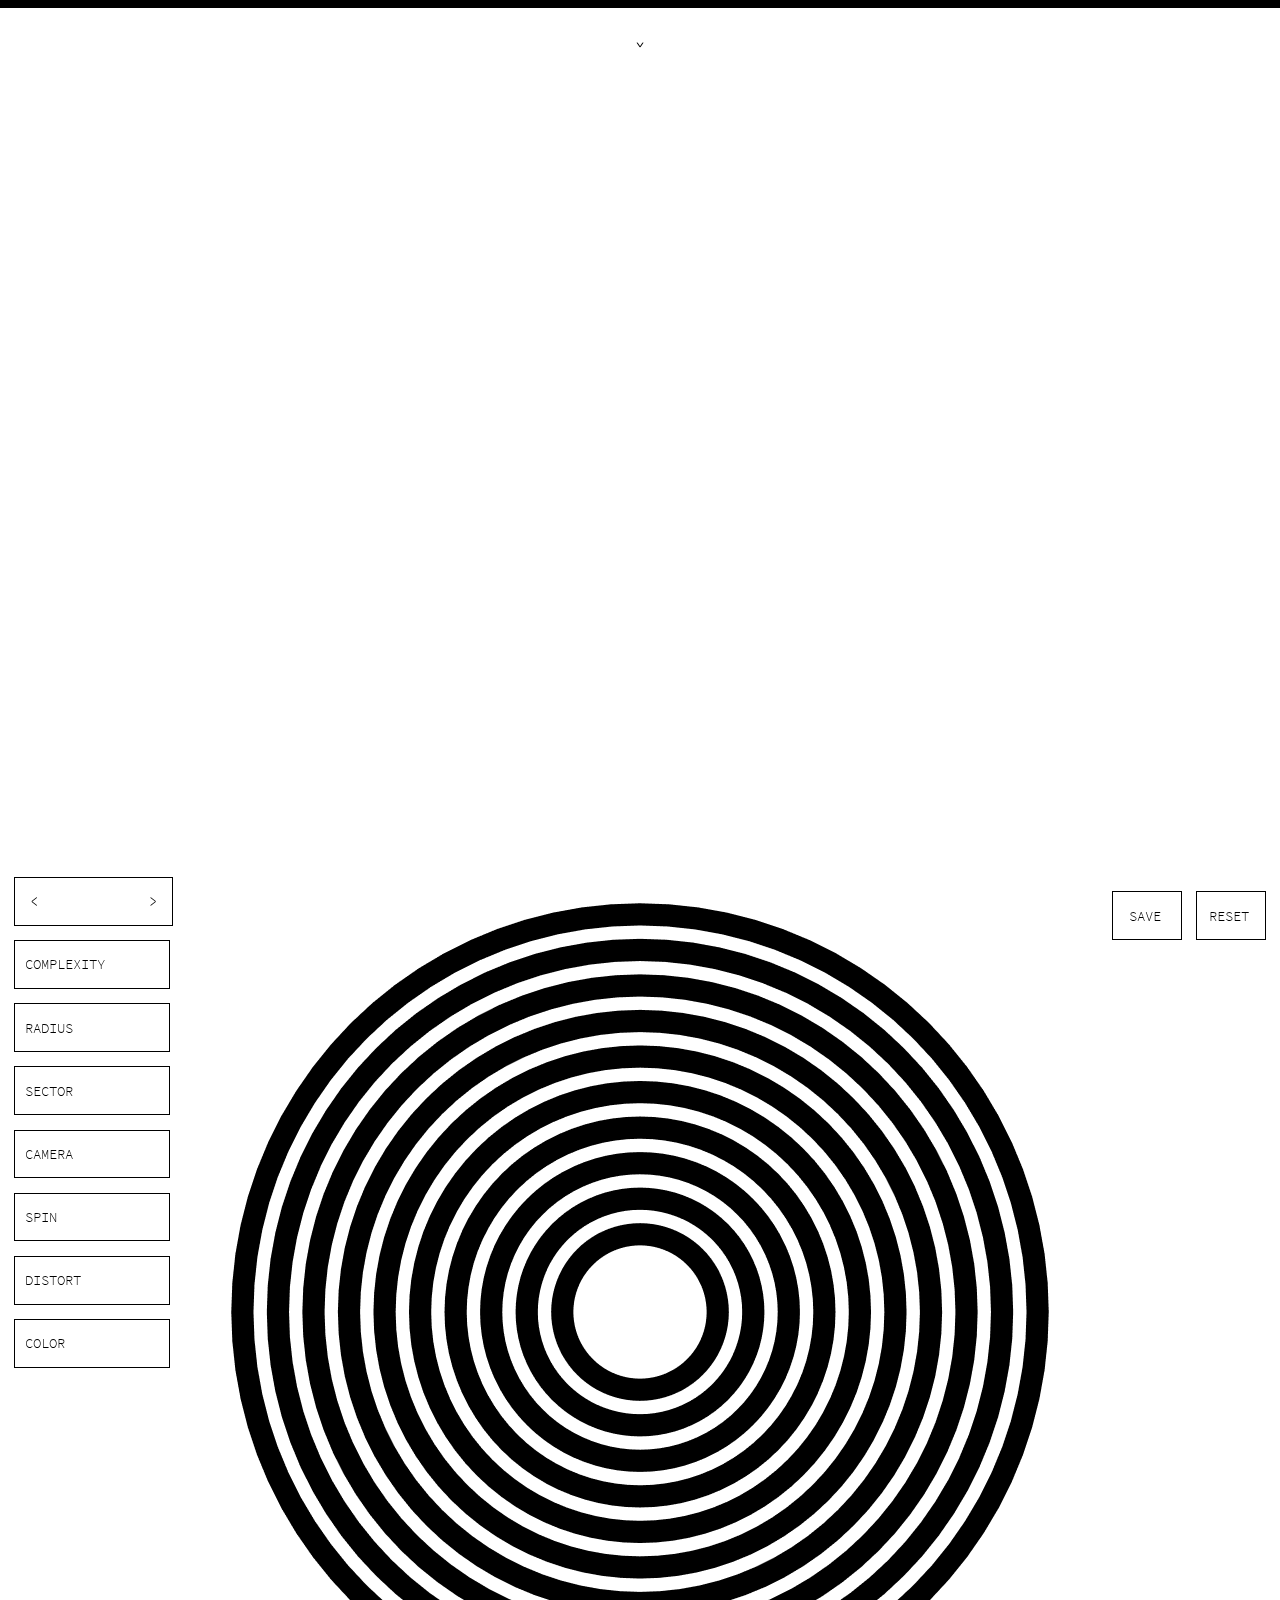
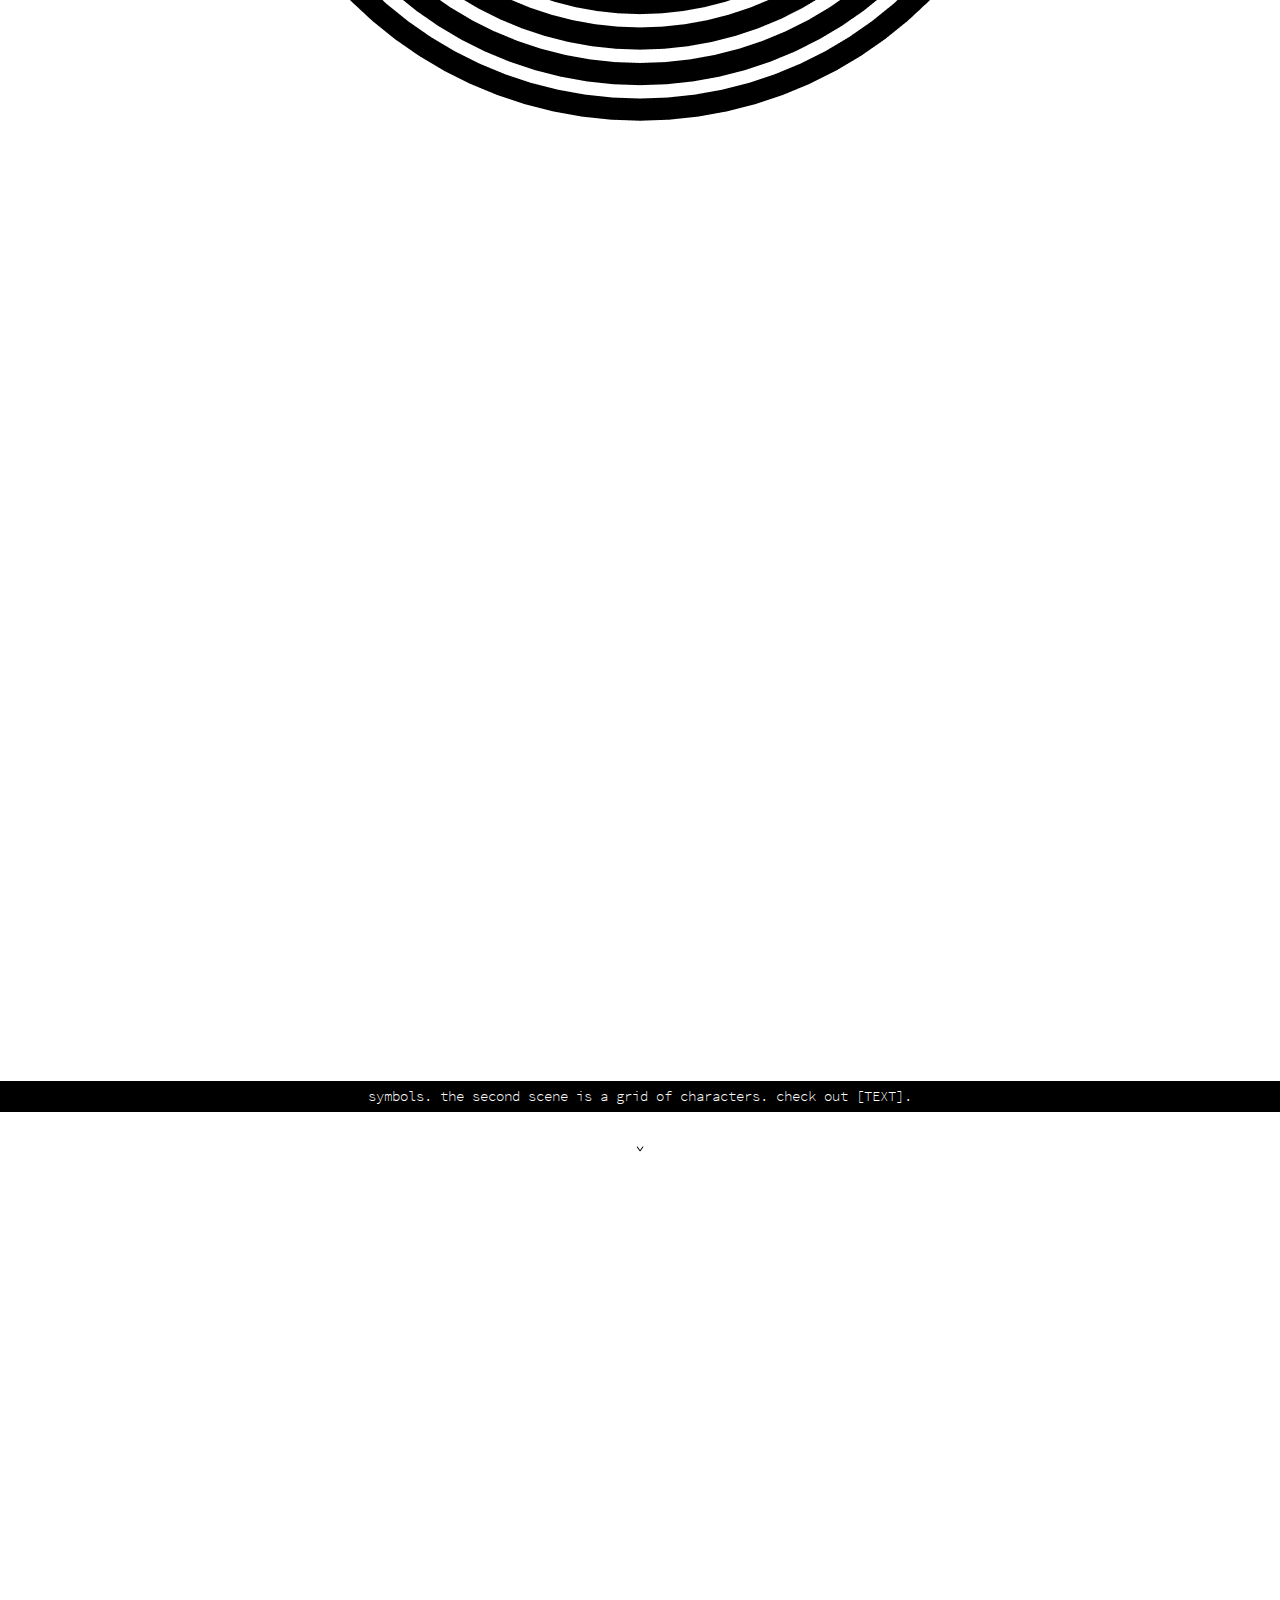
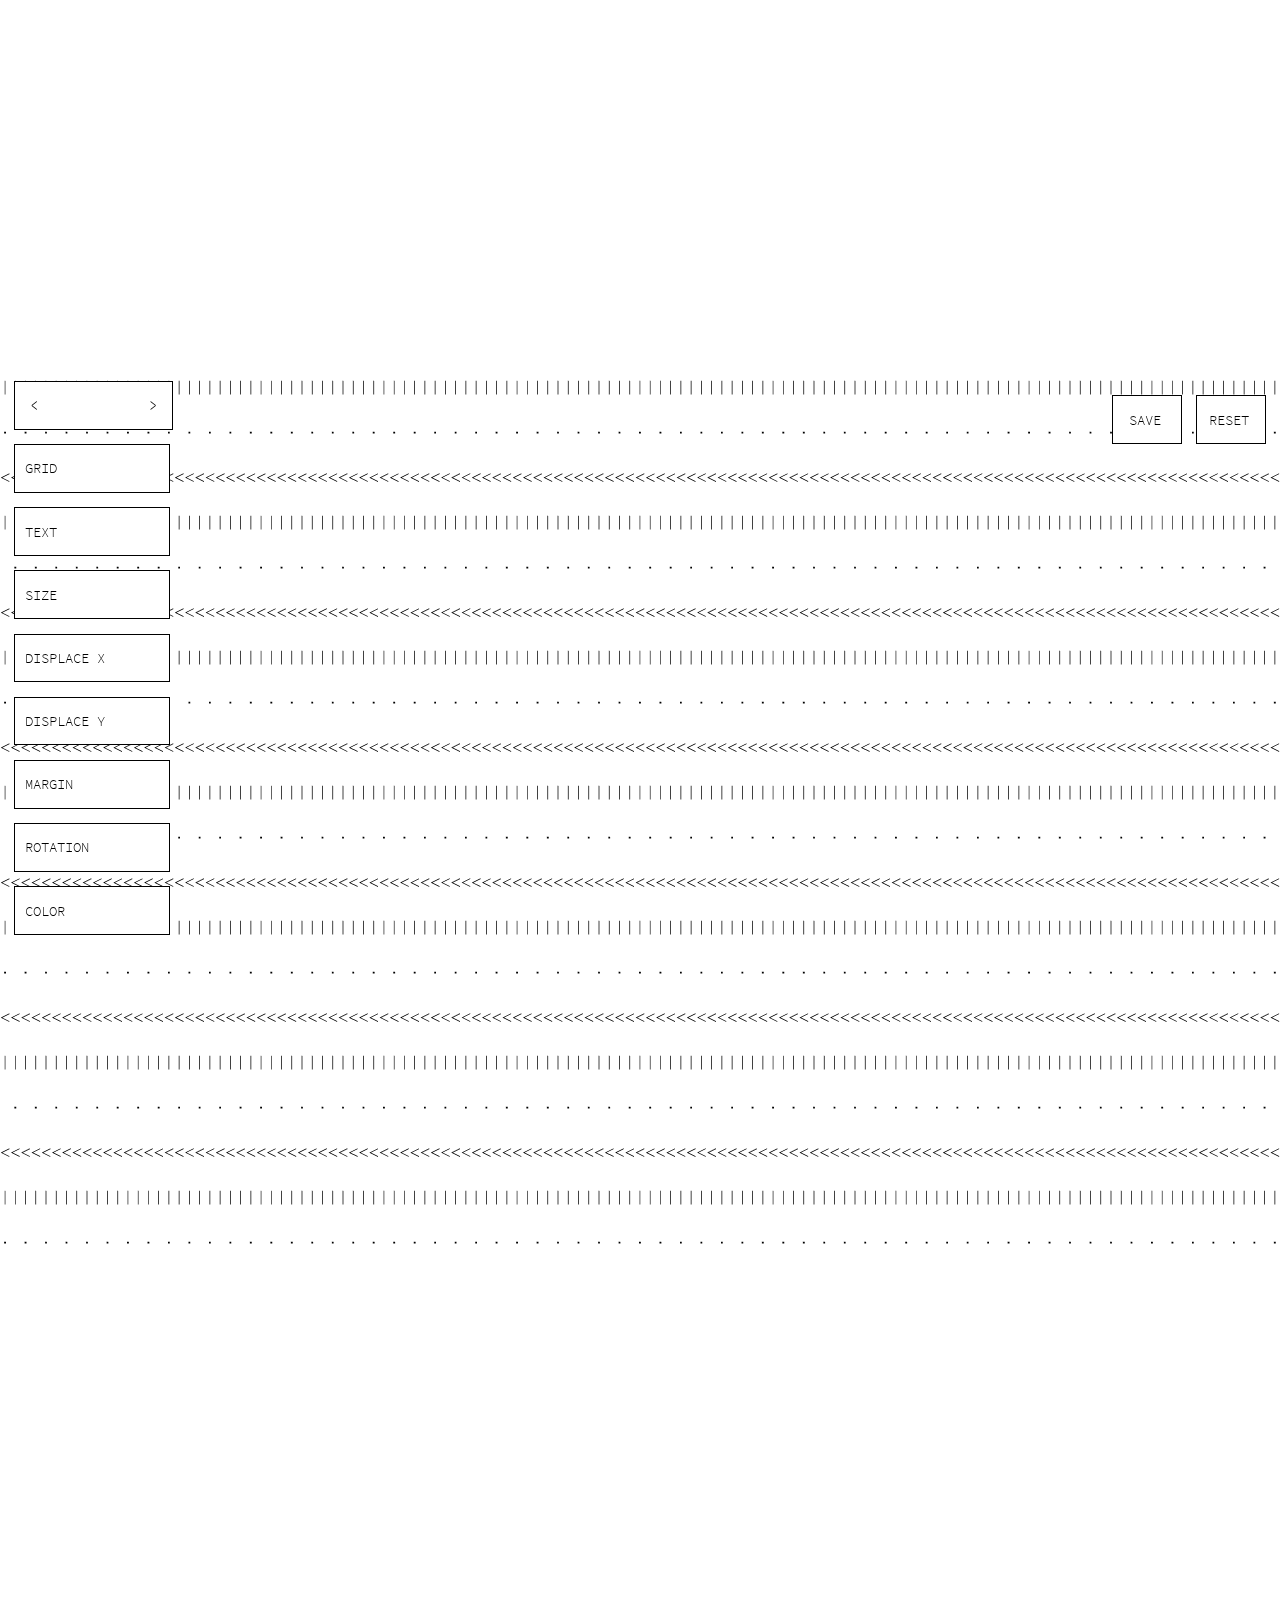
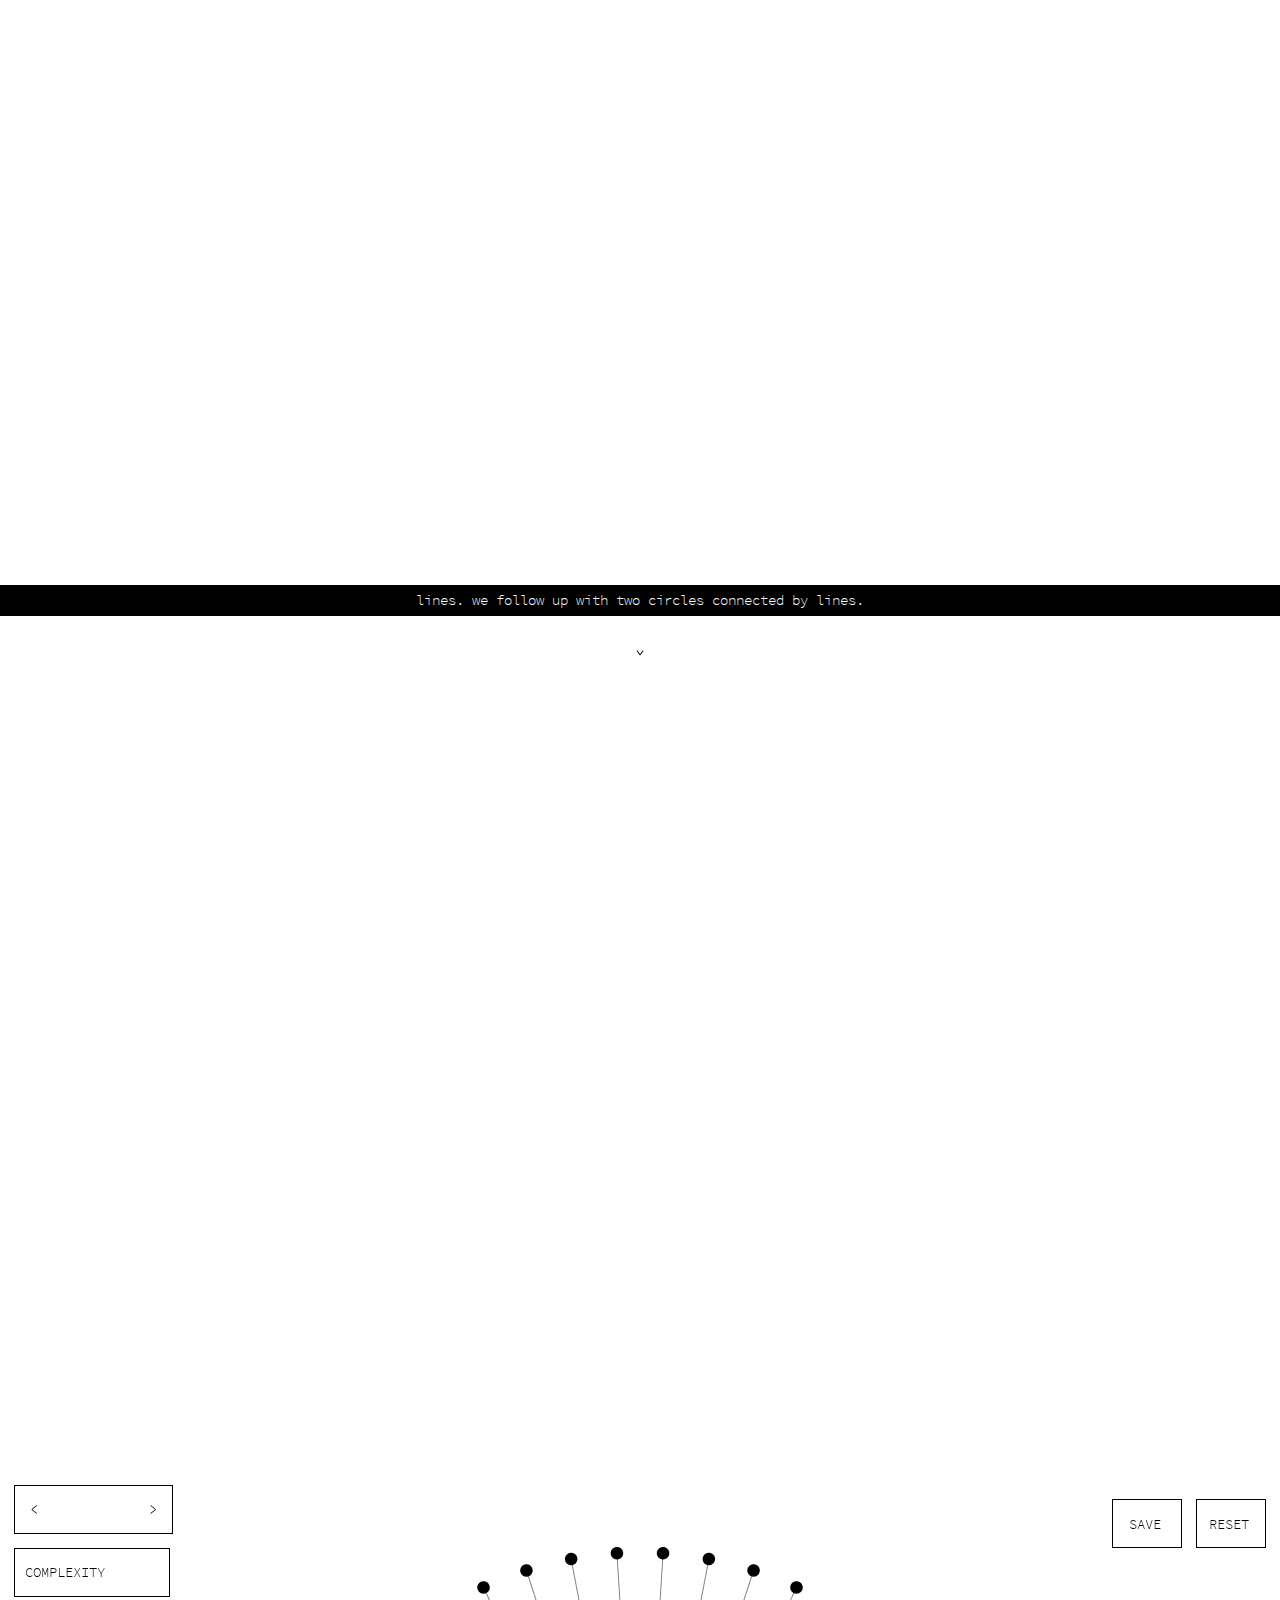
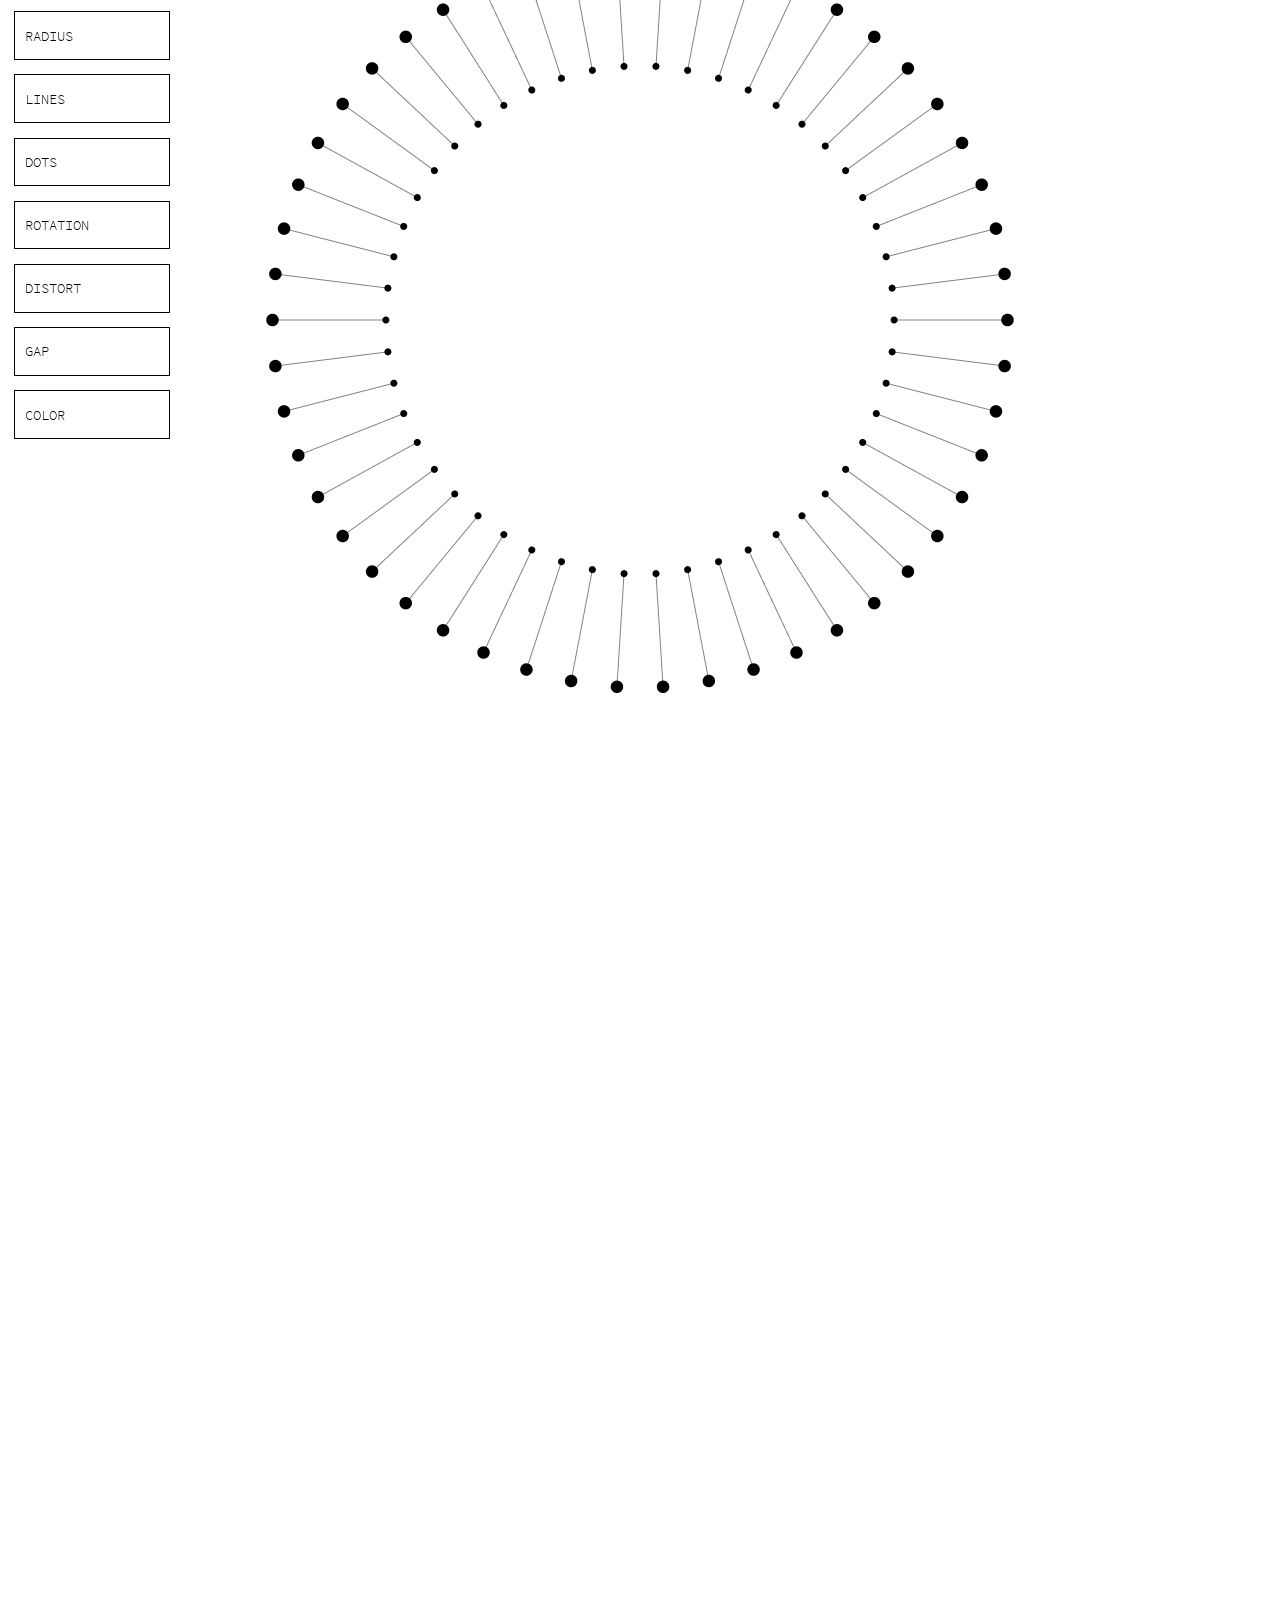
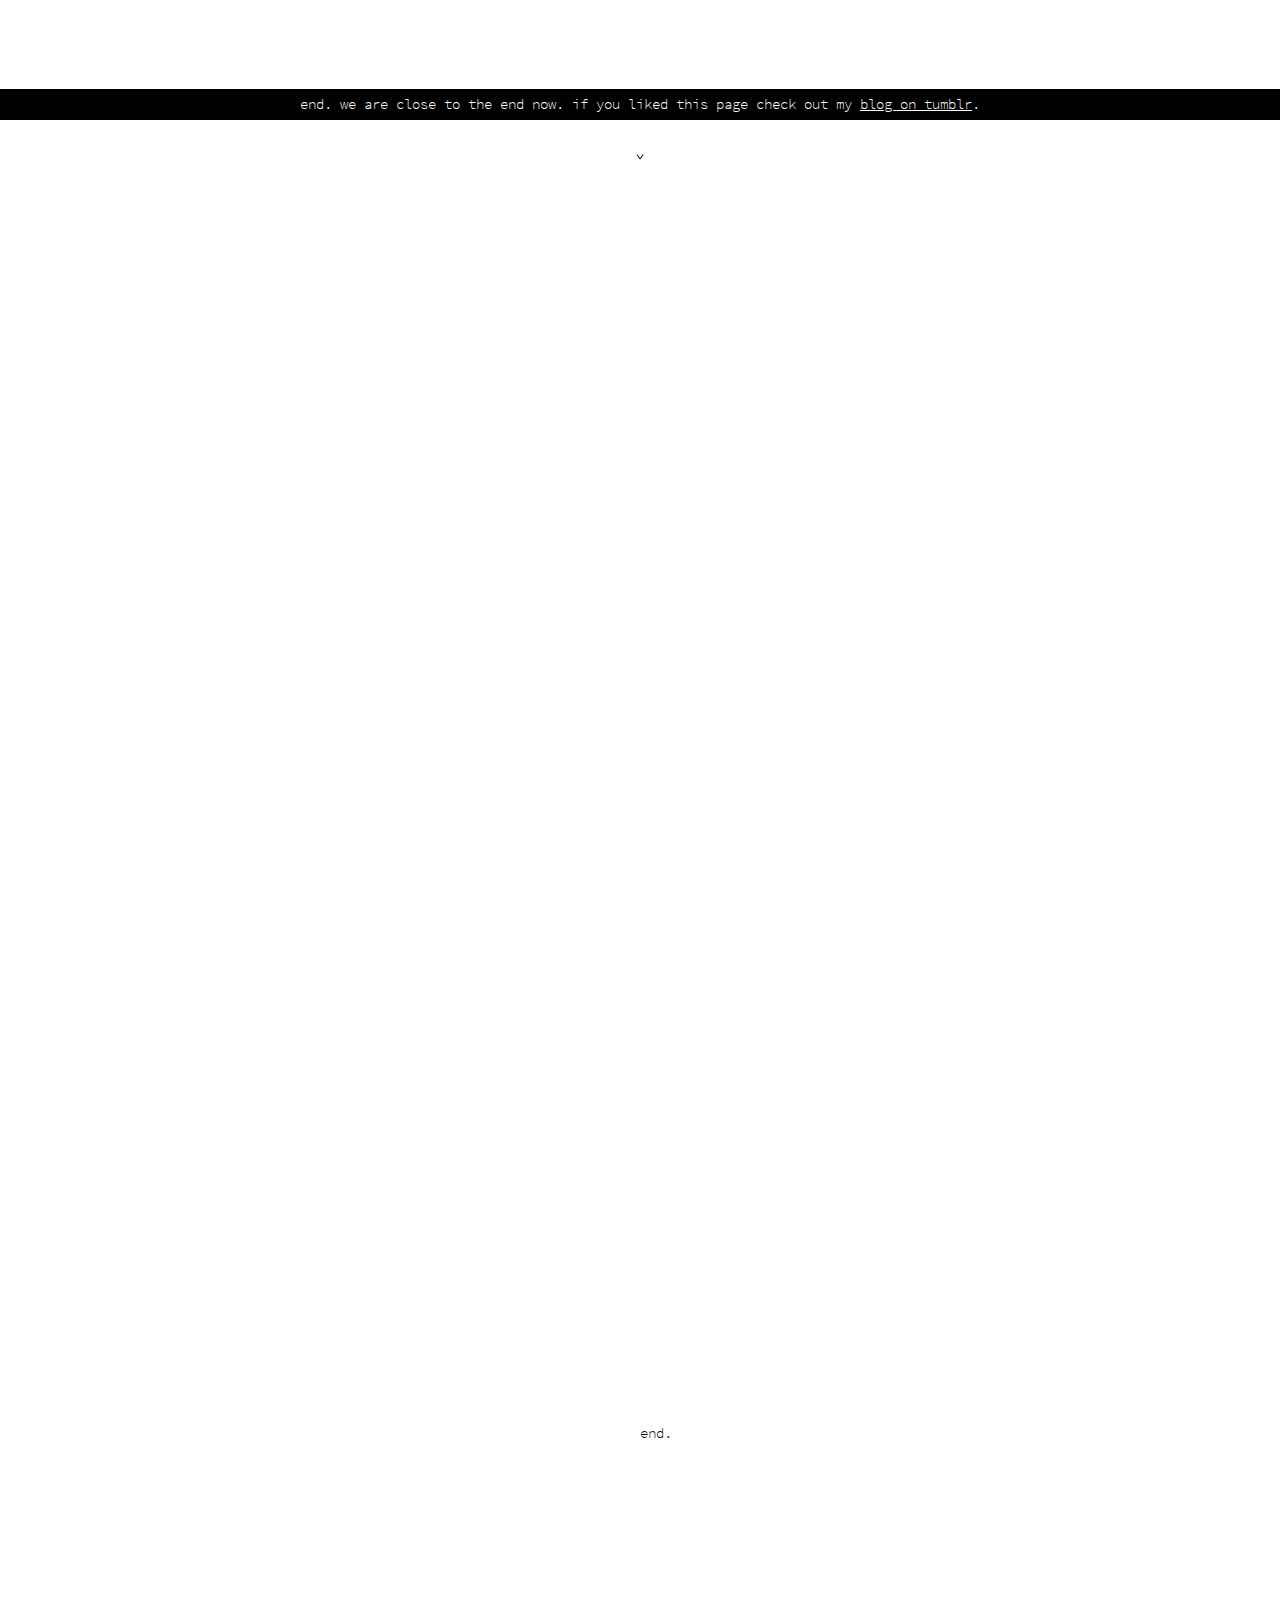
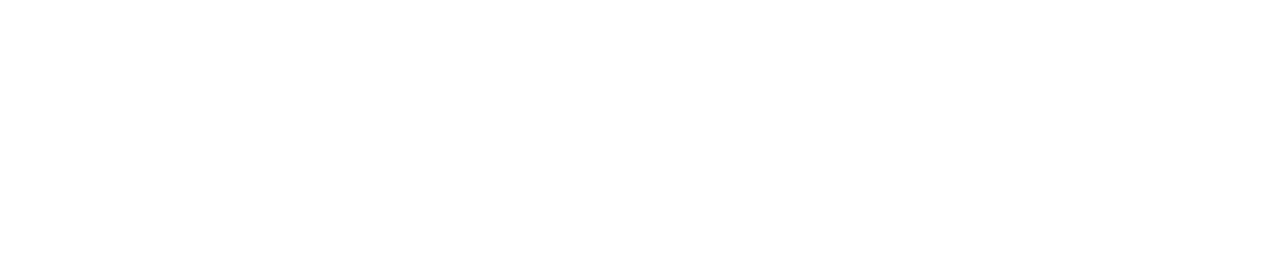
==== commit 2ac7ed09: "Upload" ====
--- a/lab/index.html
+++ b/lab/index.html
@@ -7,12 +7,12 @@
     <meta name="keywords" content="generative art,graphics,programming,computer art,design,creative coding,art">
     <meta name="author" content="Thomas Huber">
     <meta name="viewport" content="width=device-width, user-scalable=no, minimum-scale=1.0, maximum-scale=1.0">
-    <link rel="shortcut icon" href="/favicon.ico">
-    <link rel="icon" type="image/png" href="/favicon.png" sizes="32x32">
-    <link rel="icon" type="image/png" href="/favicon96.png" sizes="96x96">
-    <link rel="apple-touch-icon" sizes="180x180" href="/apple-touch-icon.png">
+    <link rel="shortcut icon" href="favicon.ico">
+    <link rel="icon" type="image/png" href="favicon.png" sizes="32x32">
+    <link rel="icon" type="image/png" href="favicon96.png" sizes="96x96">
+    <link rel="apple-touch-icon" sizes="180x180" href="apple-touch-icon.png">
     <link rel="stylesheet" href="index.css" />
-    <script src="index.js"></script>
+    <script src="index.min.js"></script>
 </head>
 <body>
     <div id="root">
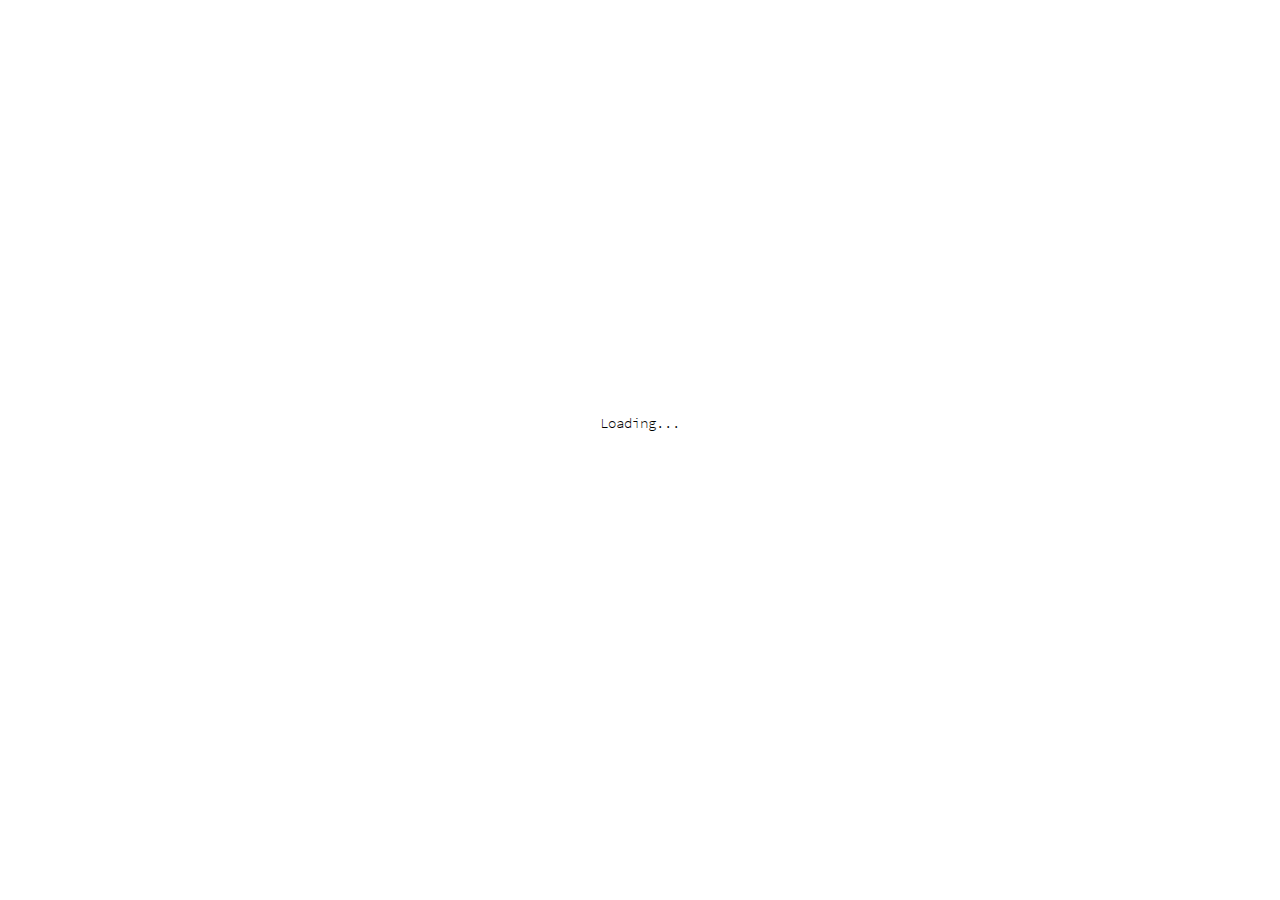
==== commit 03ef7cf8: "Upload" ====
--- a/lab/index.html
+++ b/lab/index.html
@@ -12,11 +12,13 @@
     <link rel="icon" type="image/png" href="favicon96.png" sizes="96x96">
     <link rel="apple-touch-icon" sizes="180x180" href="apple-touch-icon.png">
     <link rel="stylesheet" href="index.css" />
-    <script src="index.min.js"></script>
 </head>
 <body>
     <div id="root">
-        <!-- make sure we always have a scrollbar -->
+        <div style="text-align: center; margin-top:46vh">
+            Loading...
+        </div>
+        <script src="index.min.js"></script>
     </div>
 </body>
 </html>
--- a/lab/index.css
+++ b/lab/index.css
@@ -165,6 +165,13 @@
 .loading-message {
     top: 50%;
     position: absolute;
+}
+
+.js-loading-message {
+    left: 50%;
+    position: absolute;
+    top: 50%;
+    margin-left: -50px;
 }
 
 
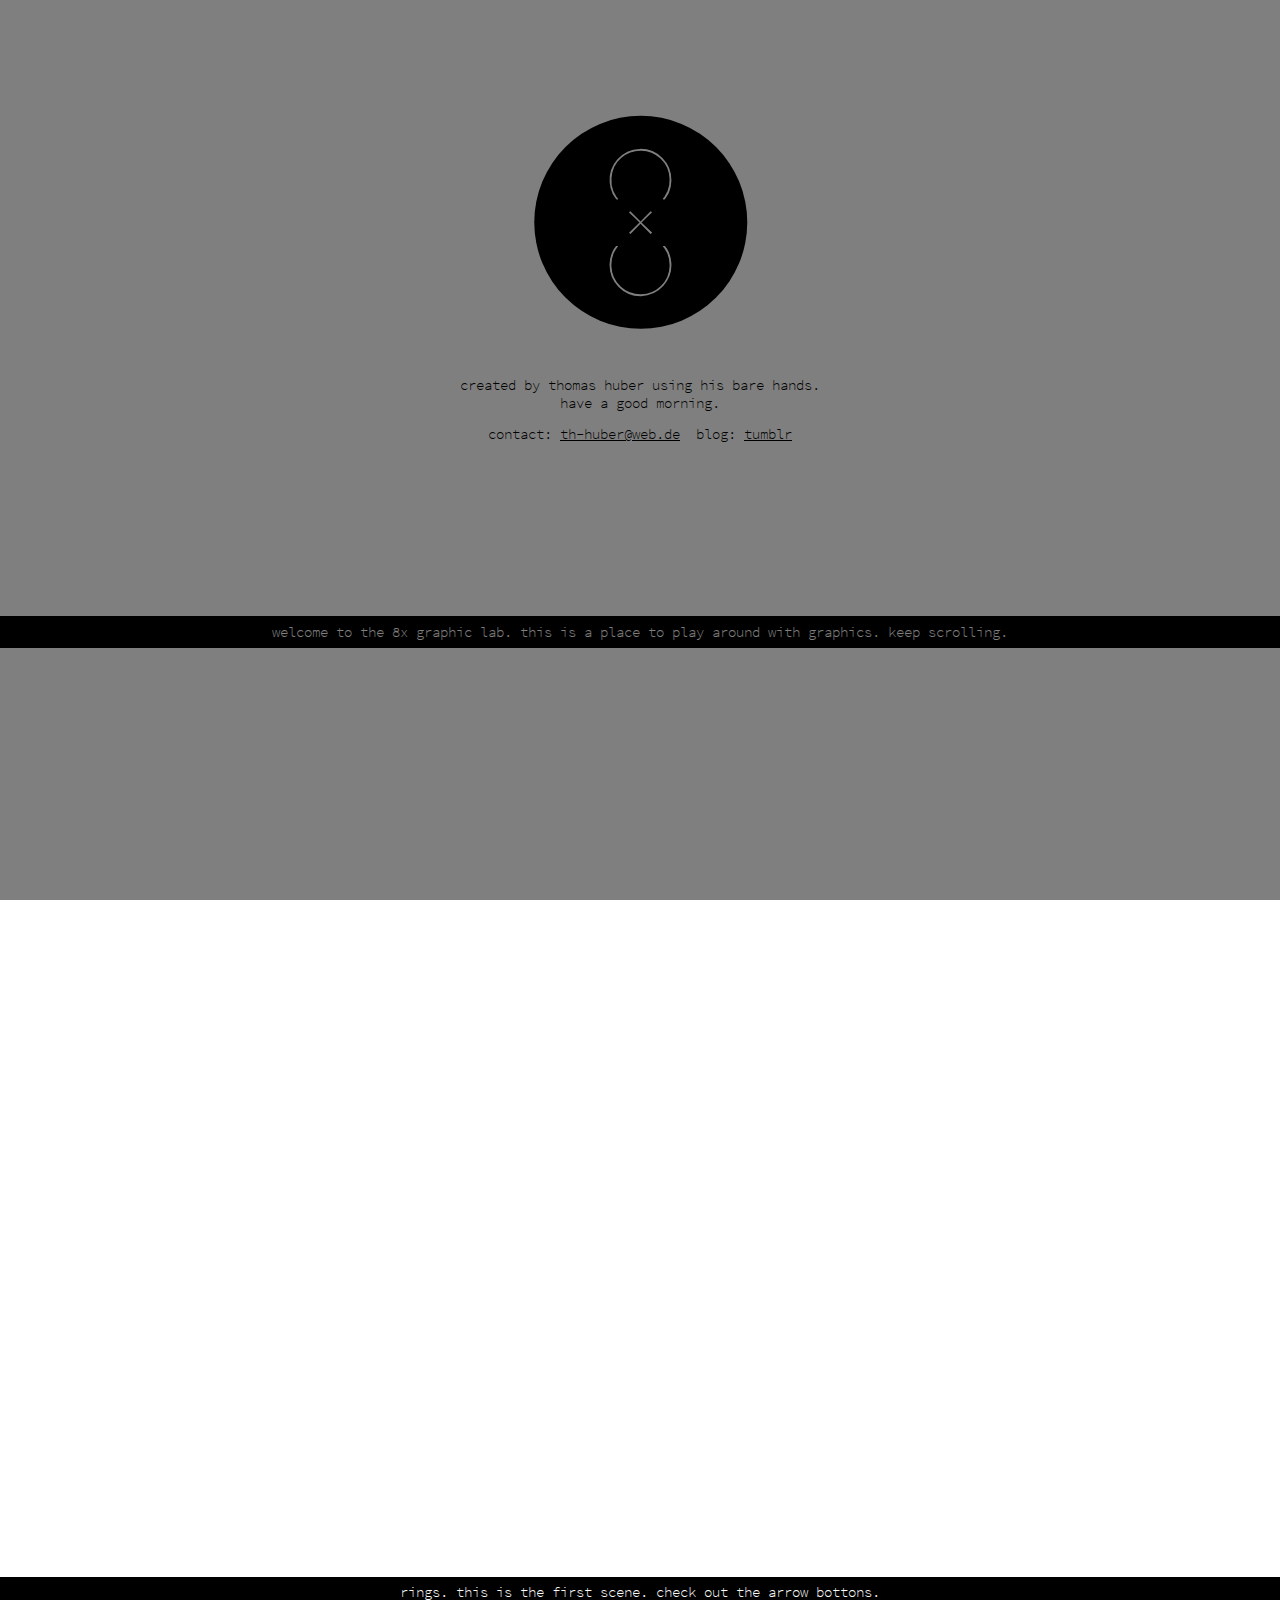
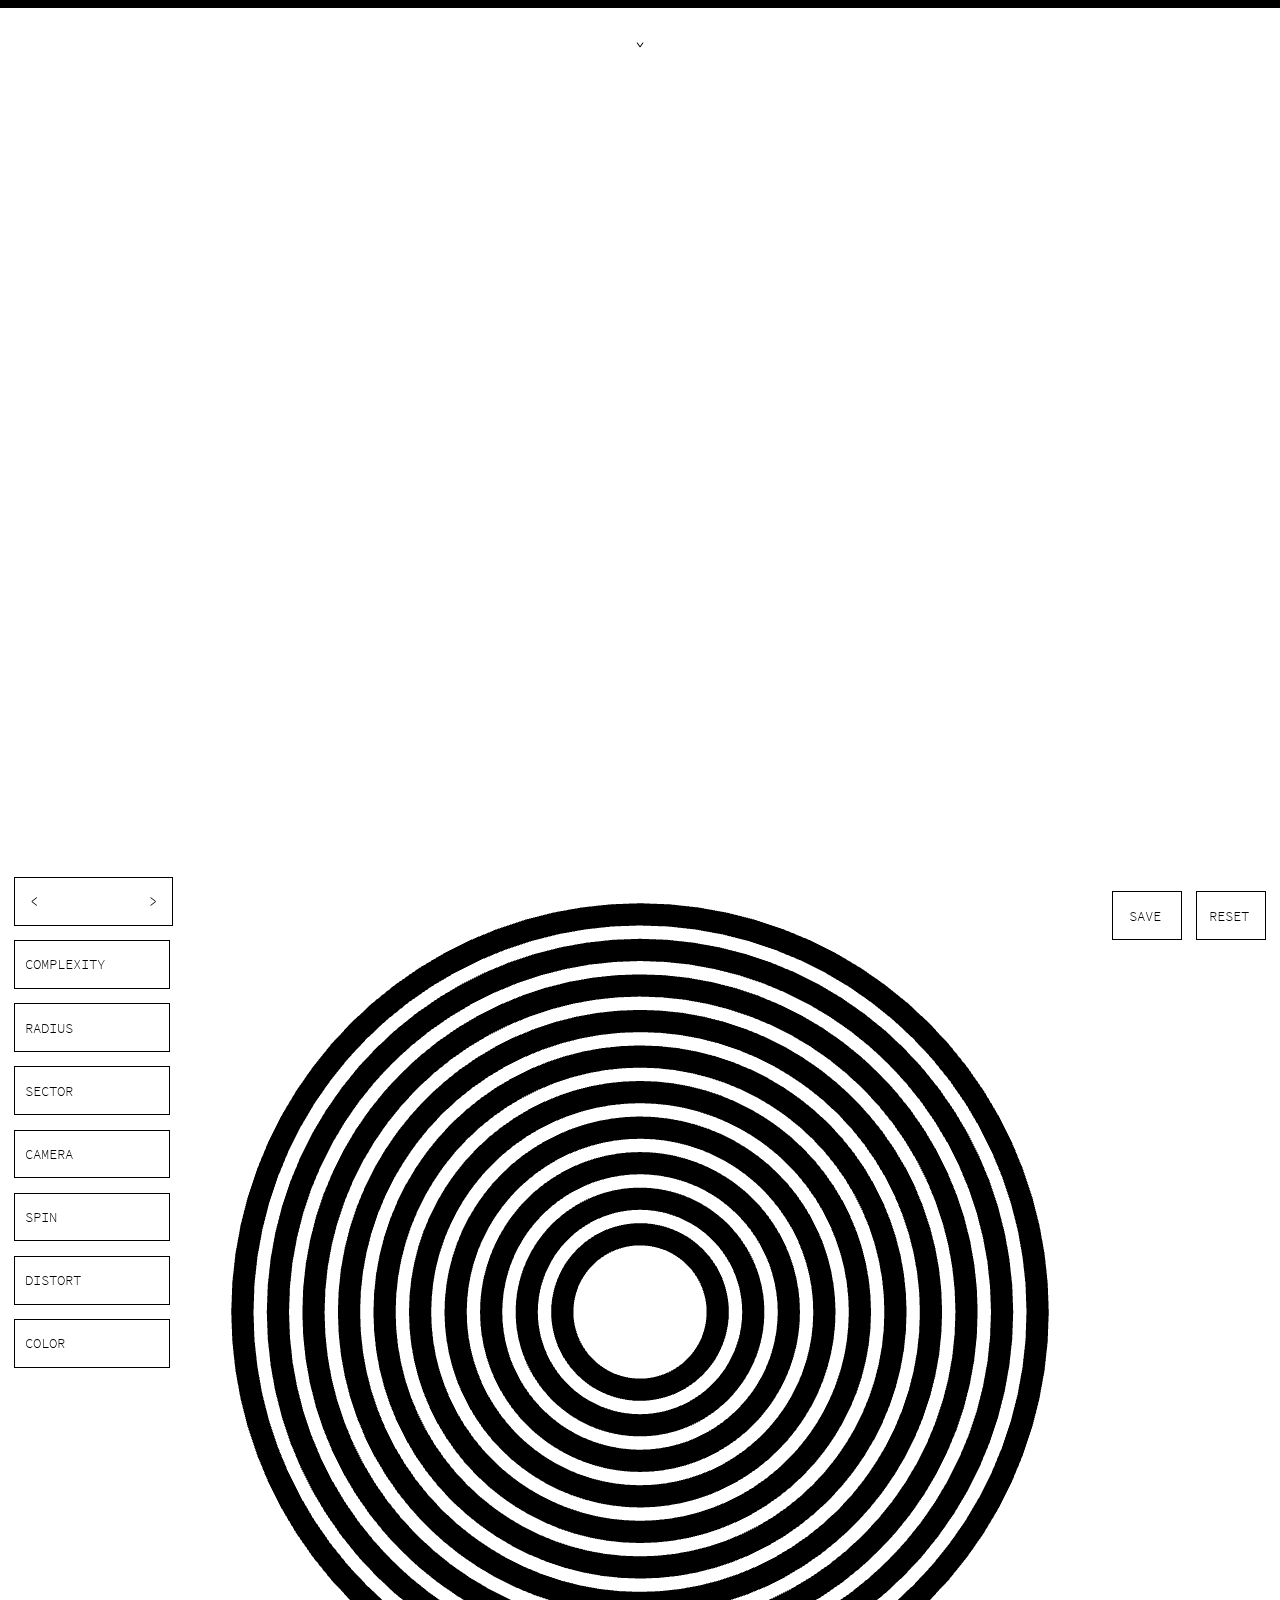
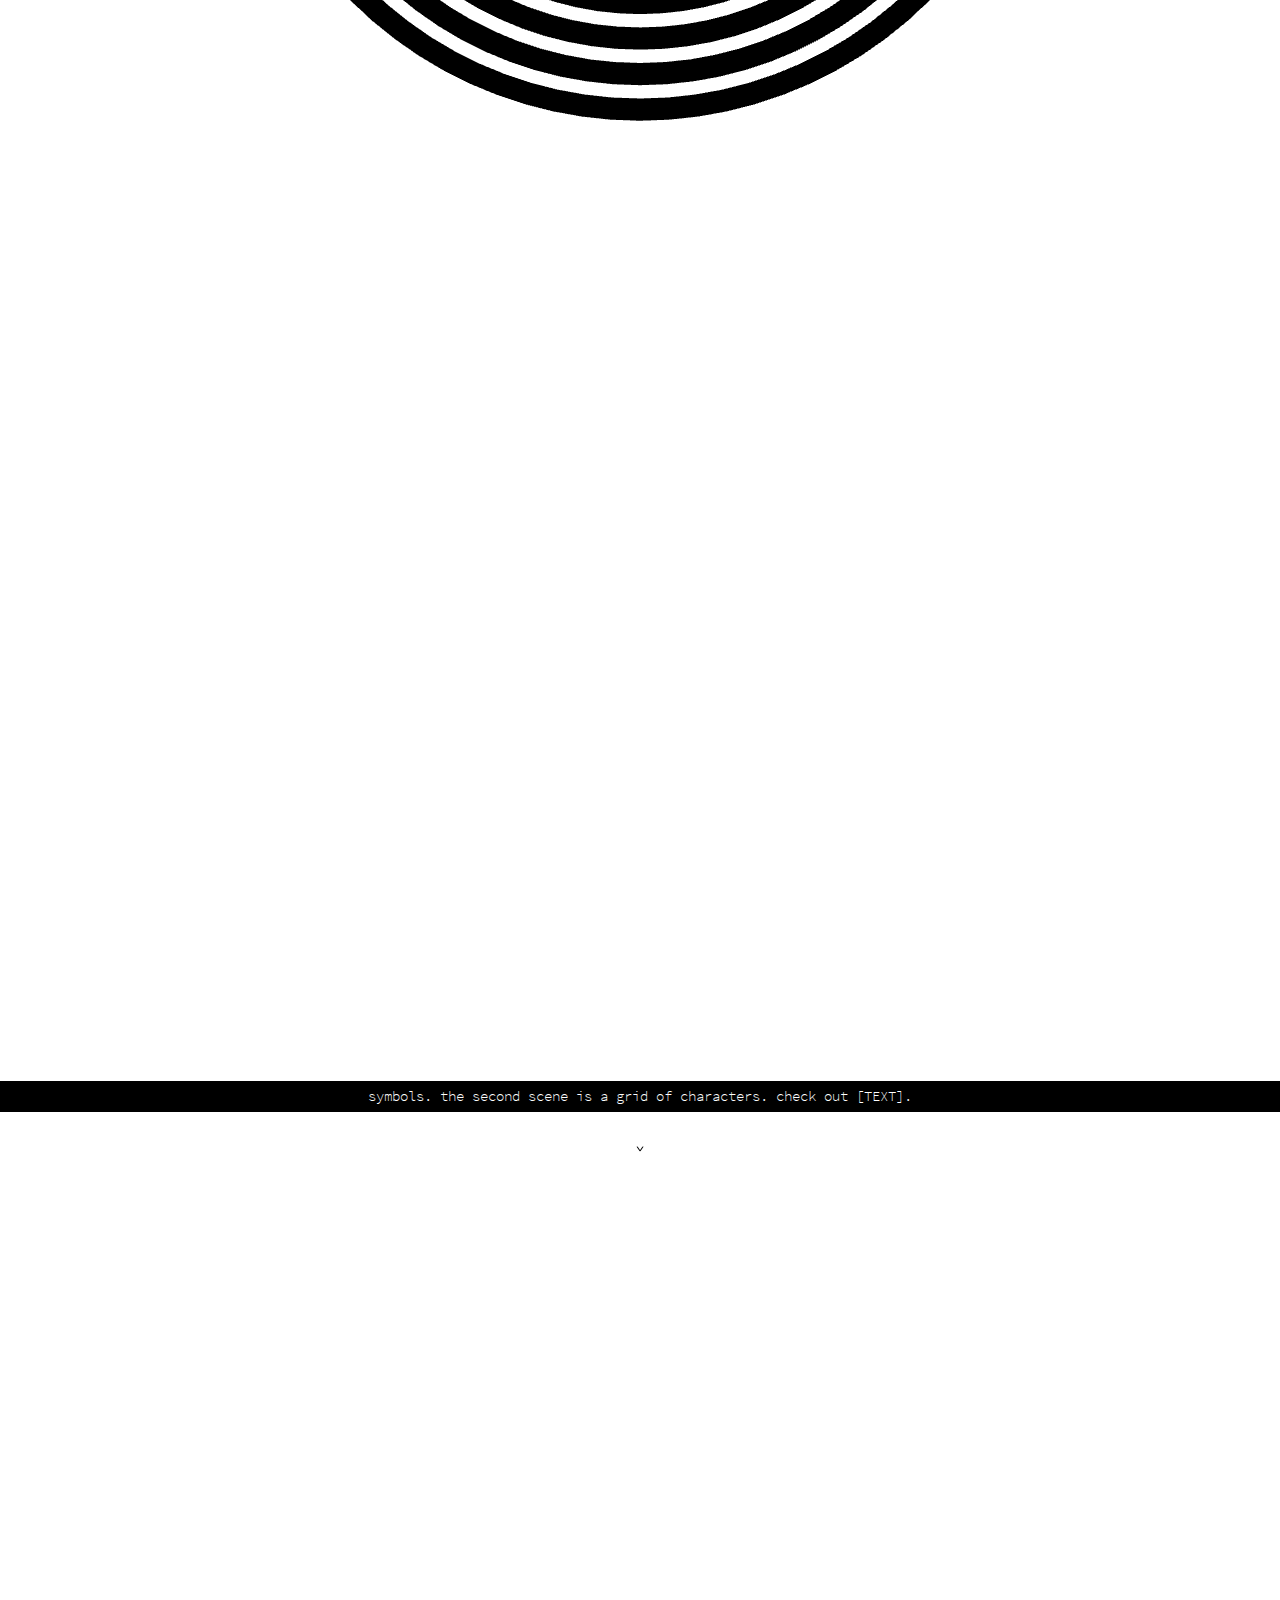
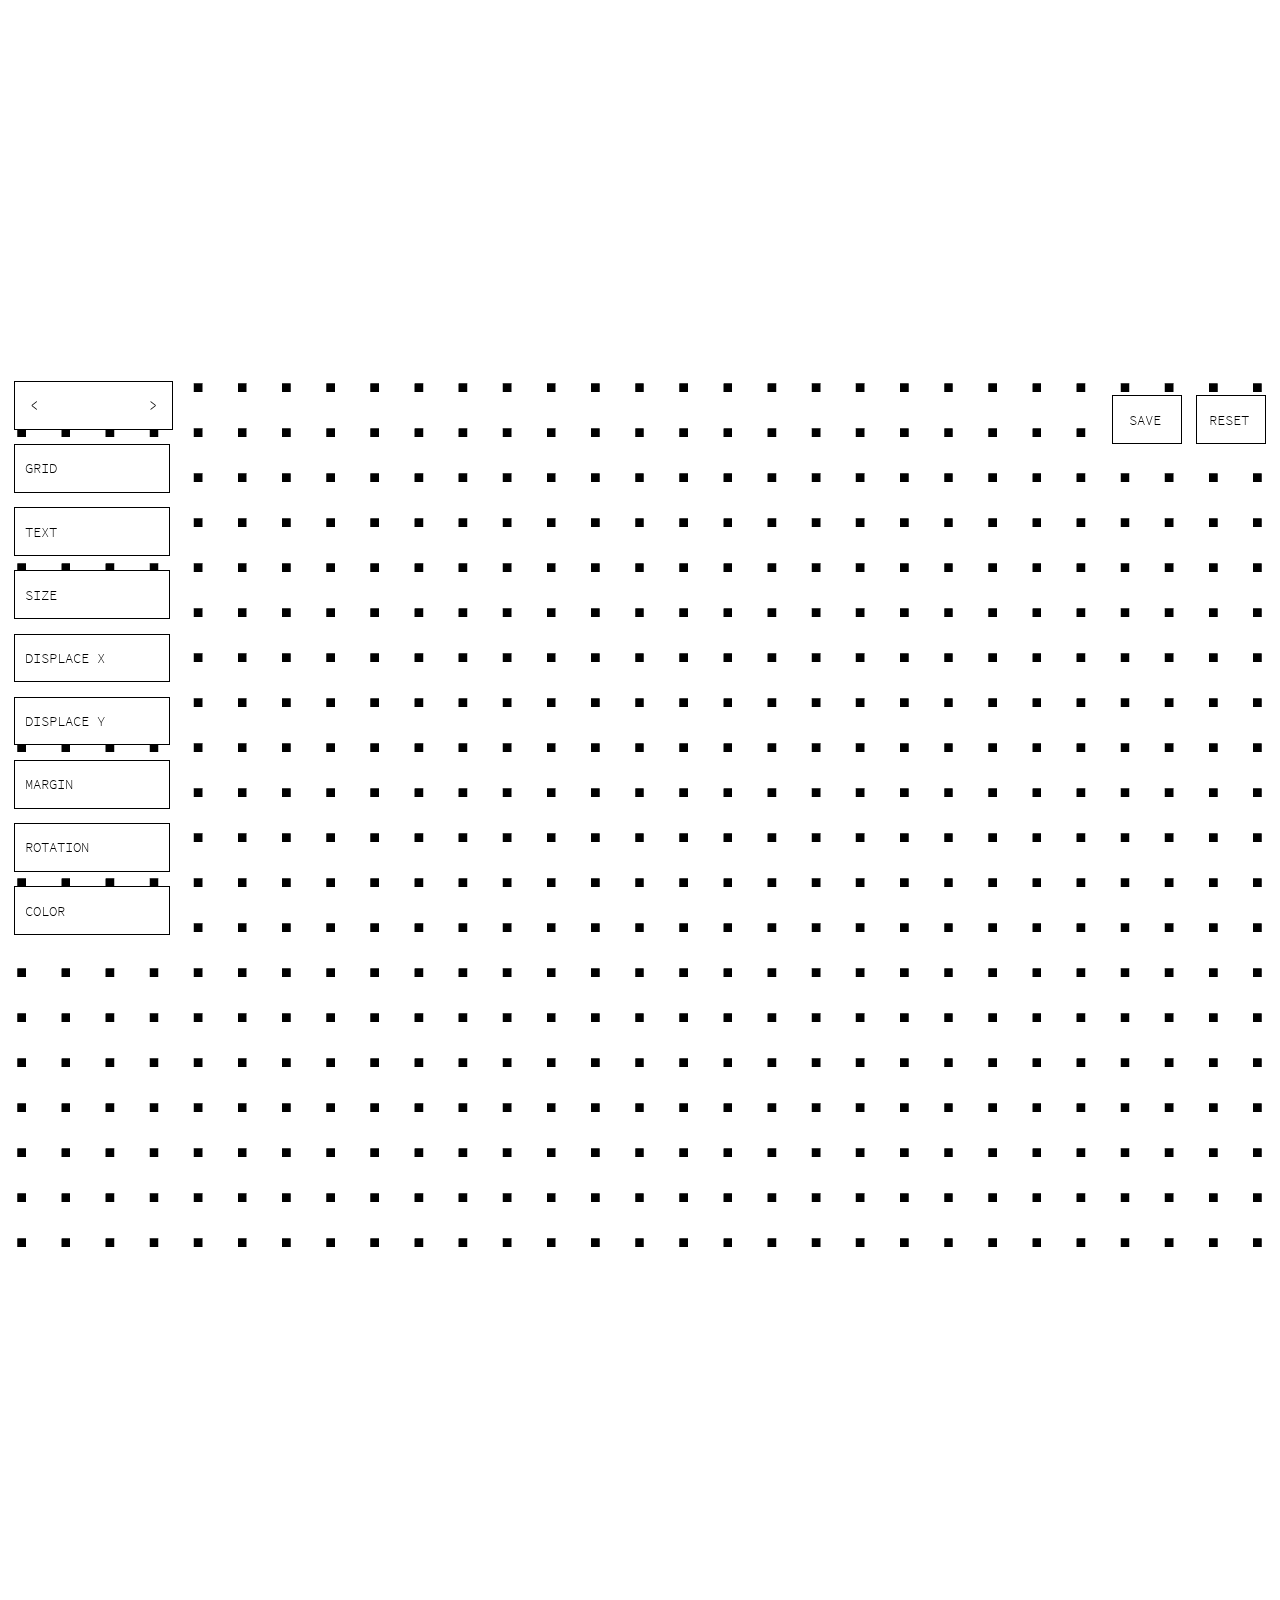
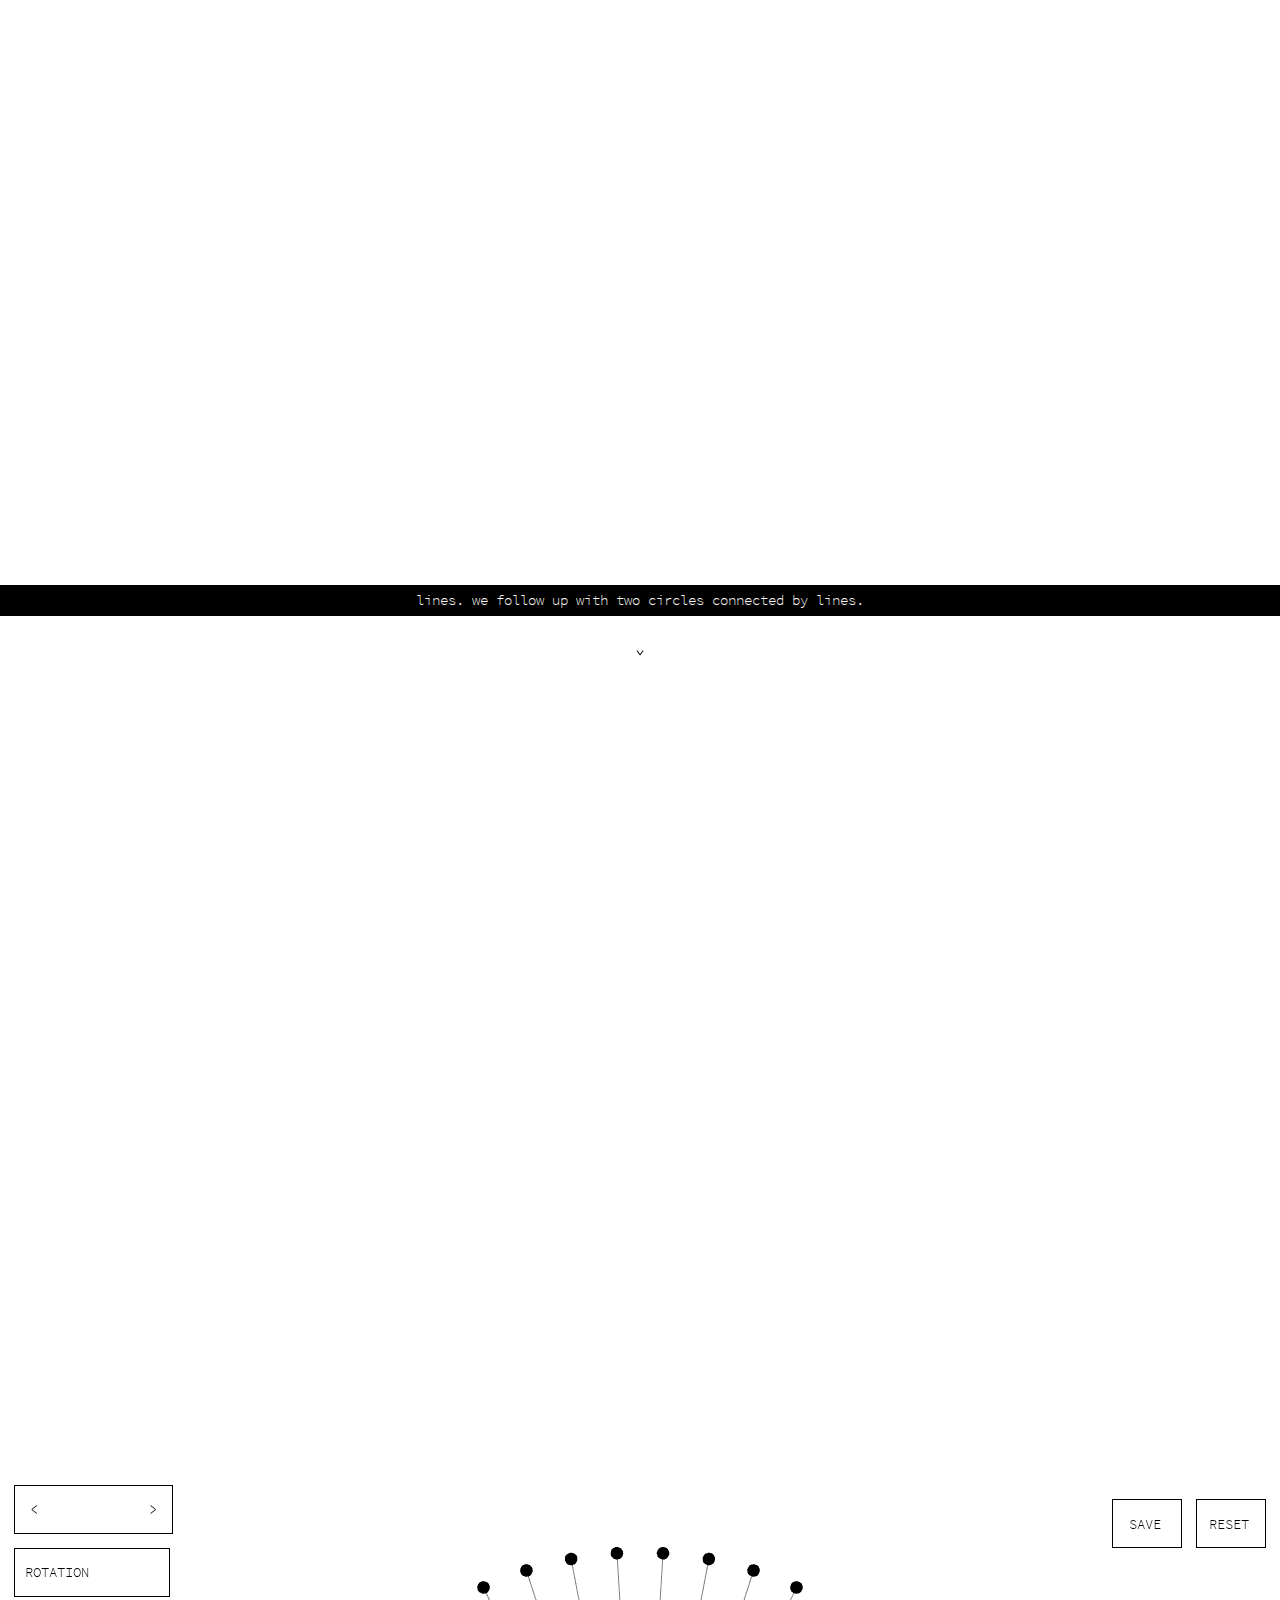
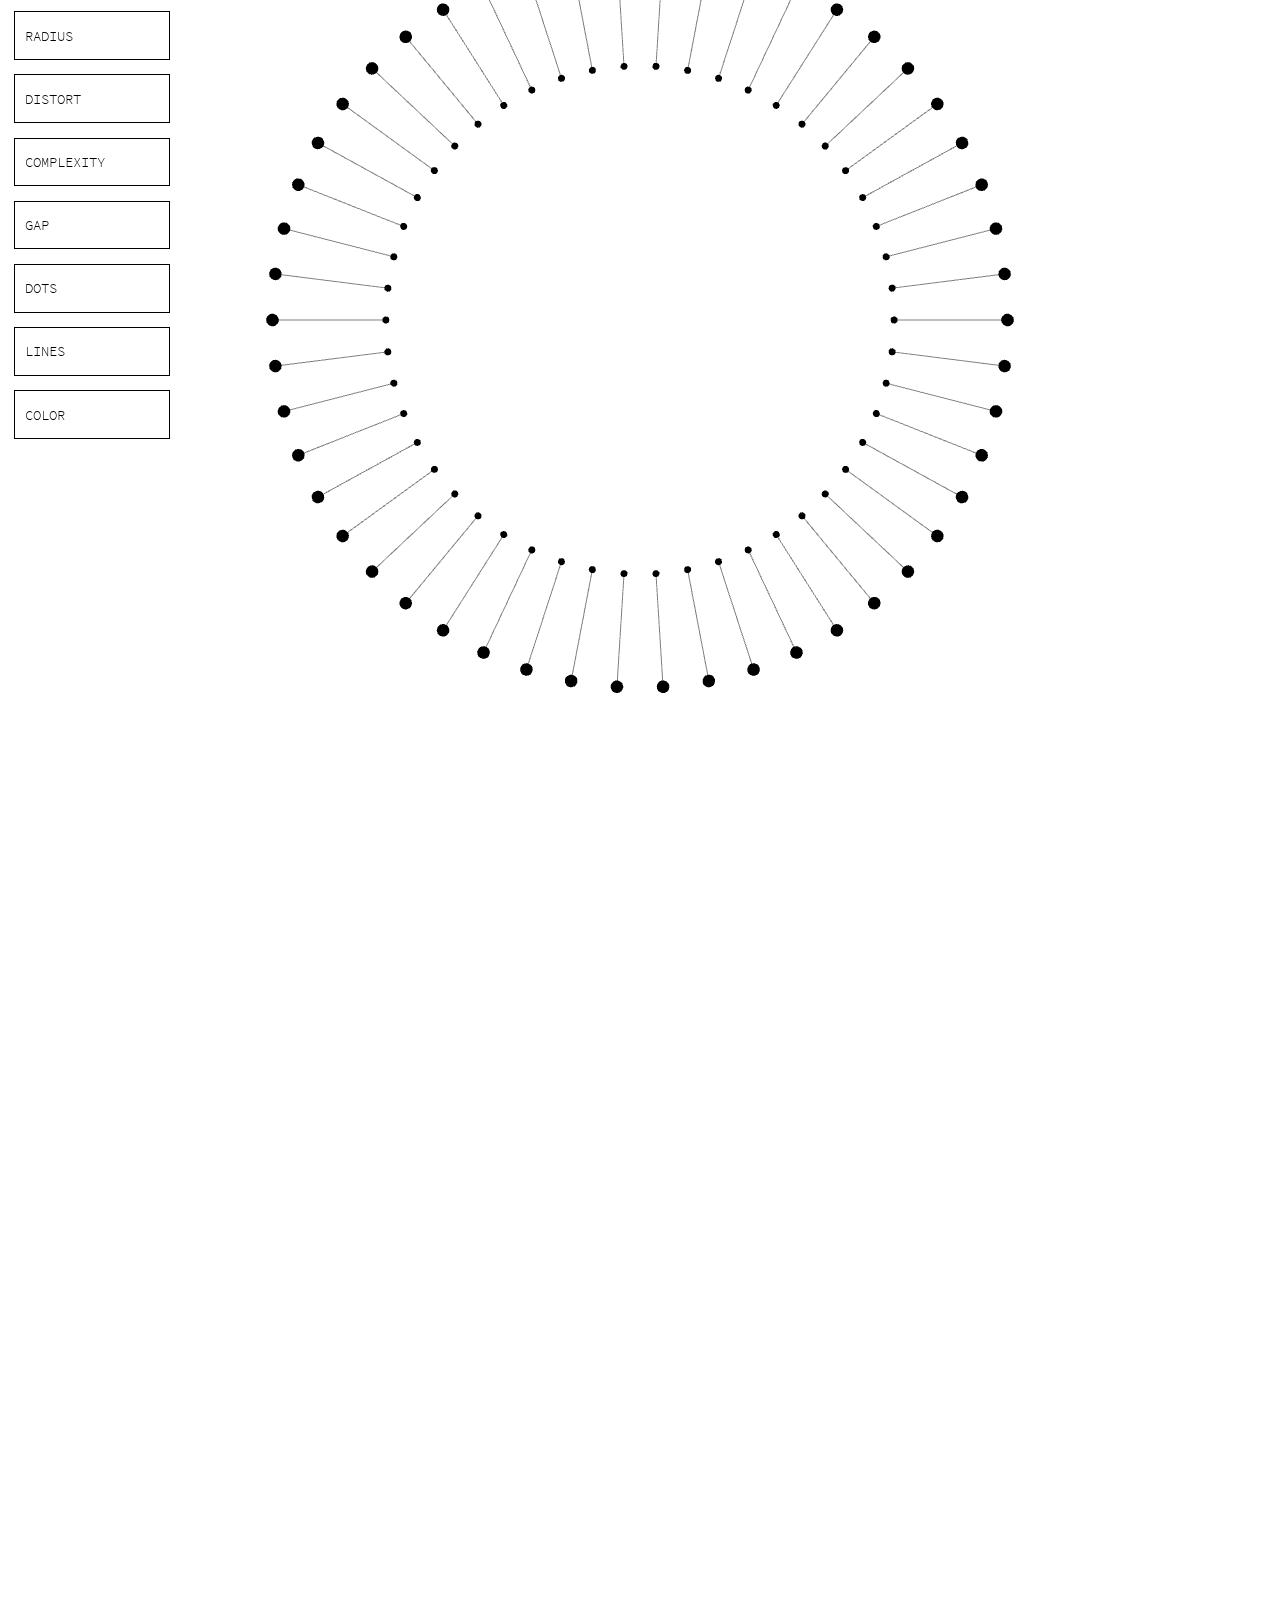
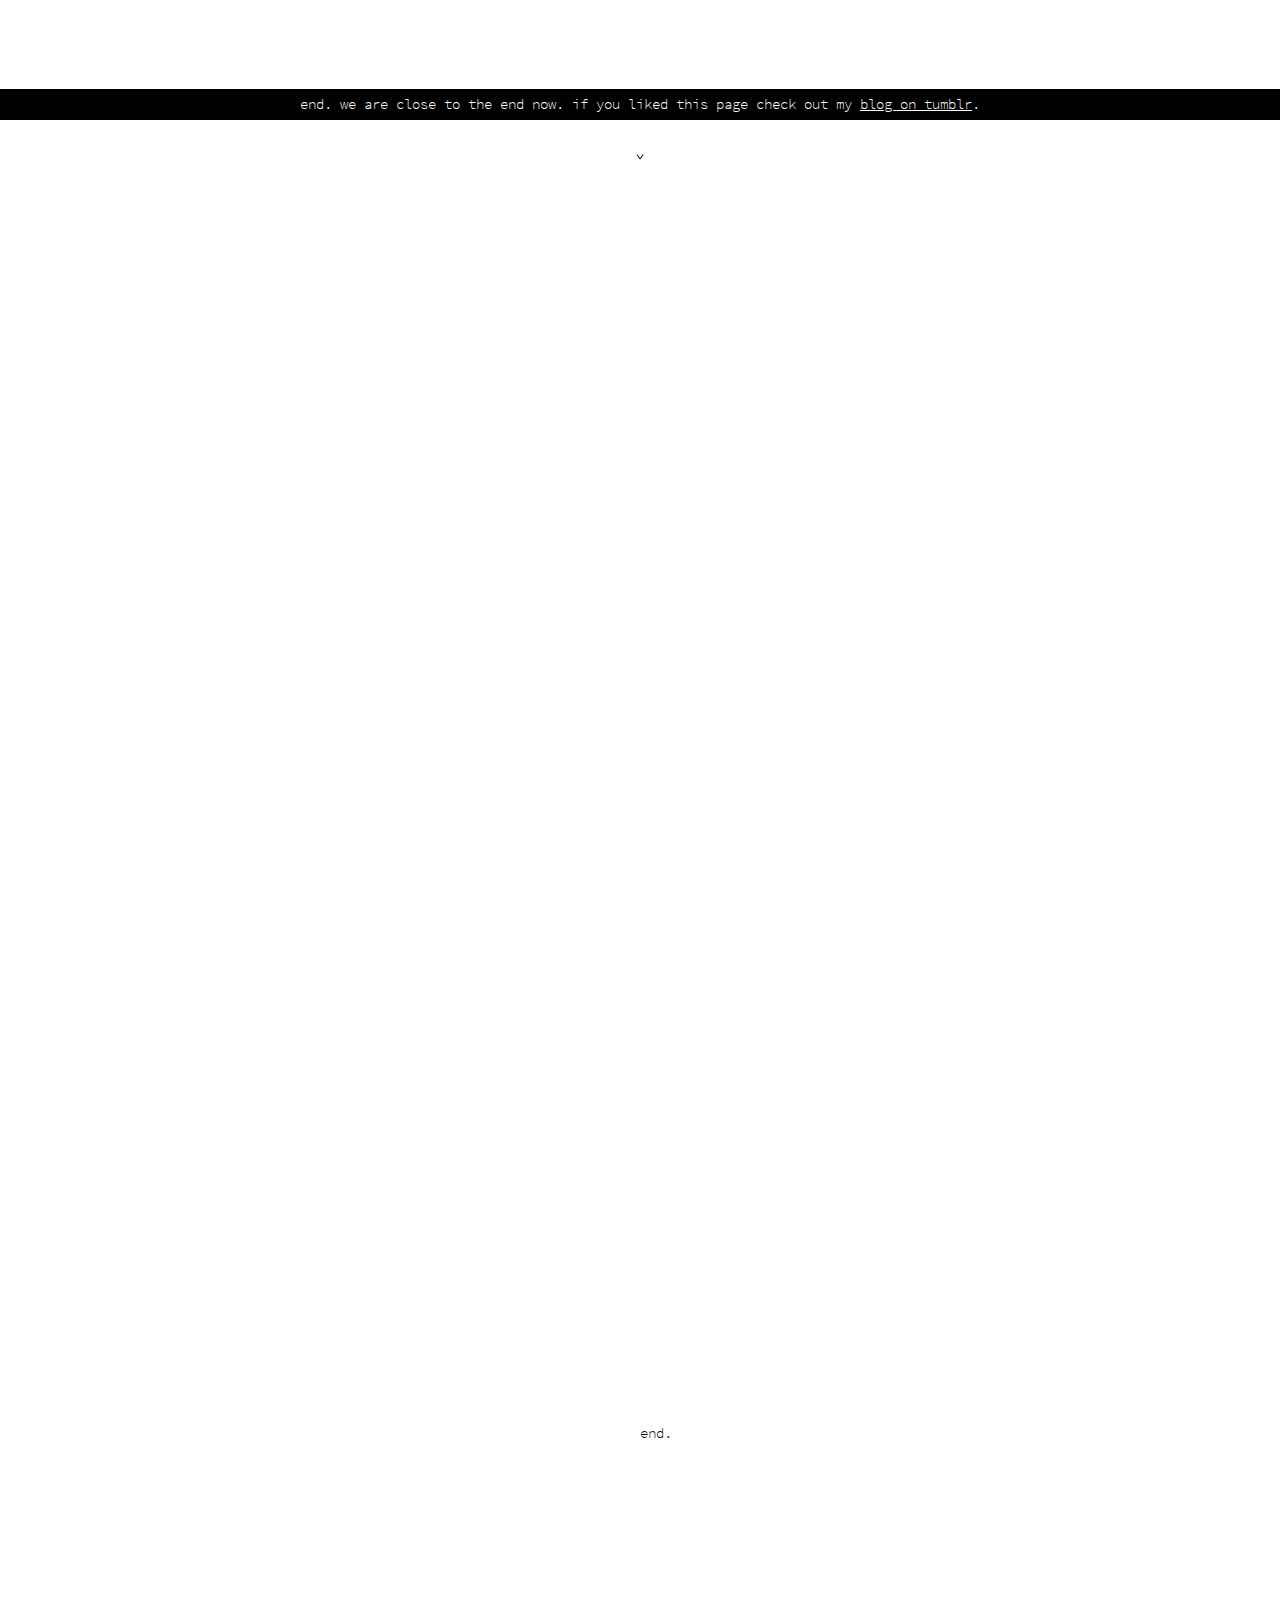
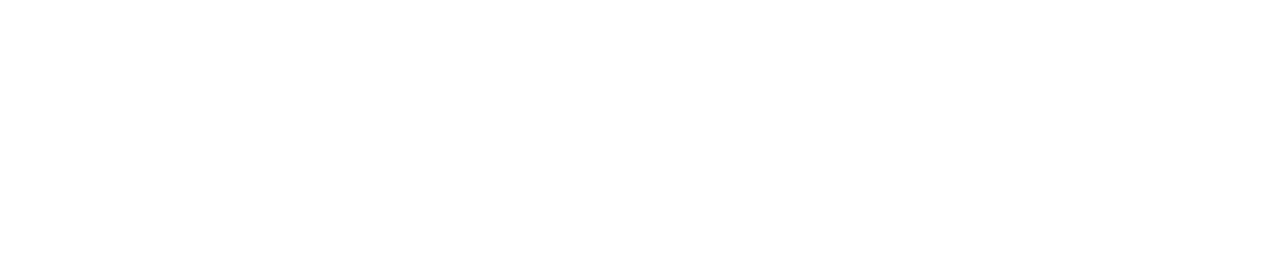
==== commit 9bf17eb6: "Upload" ====
--- a/lab/index.html
+++ b/lab/index.html
@@ -18,7 +18,7 @@
         <div style="text-align: center; margin-top:46vh">
             Loading...
         </div>
-        <script src="index.min.js"></script>
+        <script src="index.js"></script>
     </div>
 </body>
 </html>
--- a/lab/index.css
+++ b/lab/index.css
@@ -165,13 +165,6 @@
 .loading-message {
     top: 50%;
     position: absolute;
-}
-
-.js-loading-message {
-    left: 50%;
-    position: absolute;
-    top: 50%;
-    margin-left: -50px;
 }
 
 
